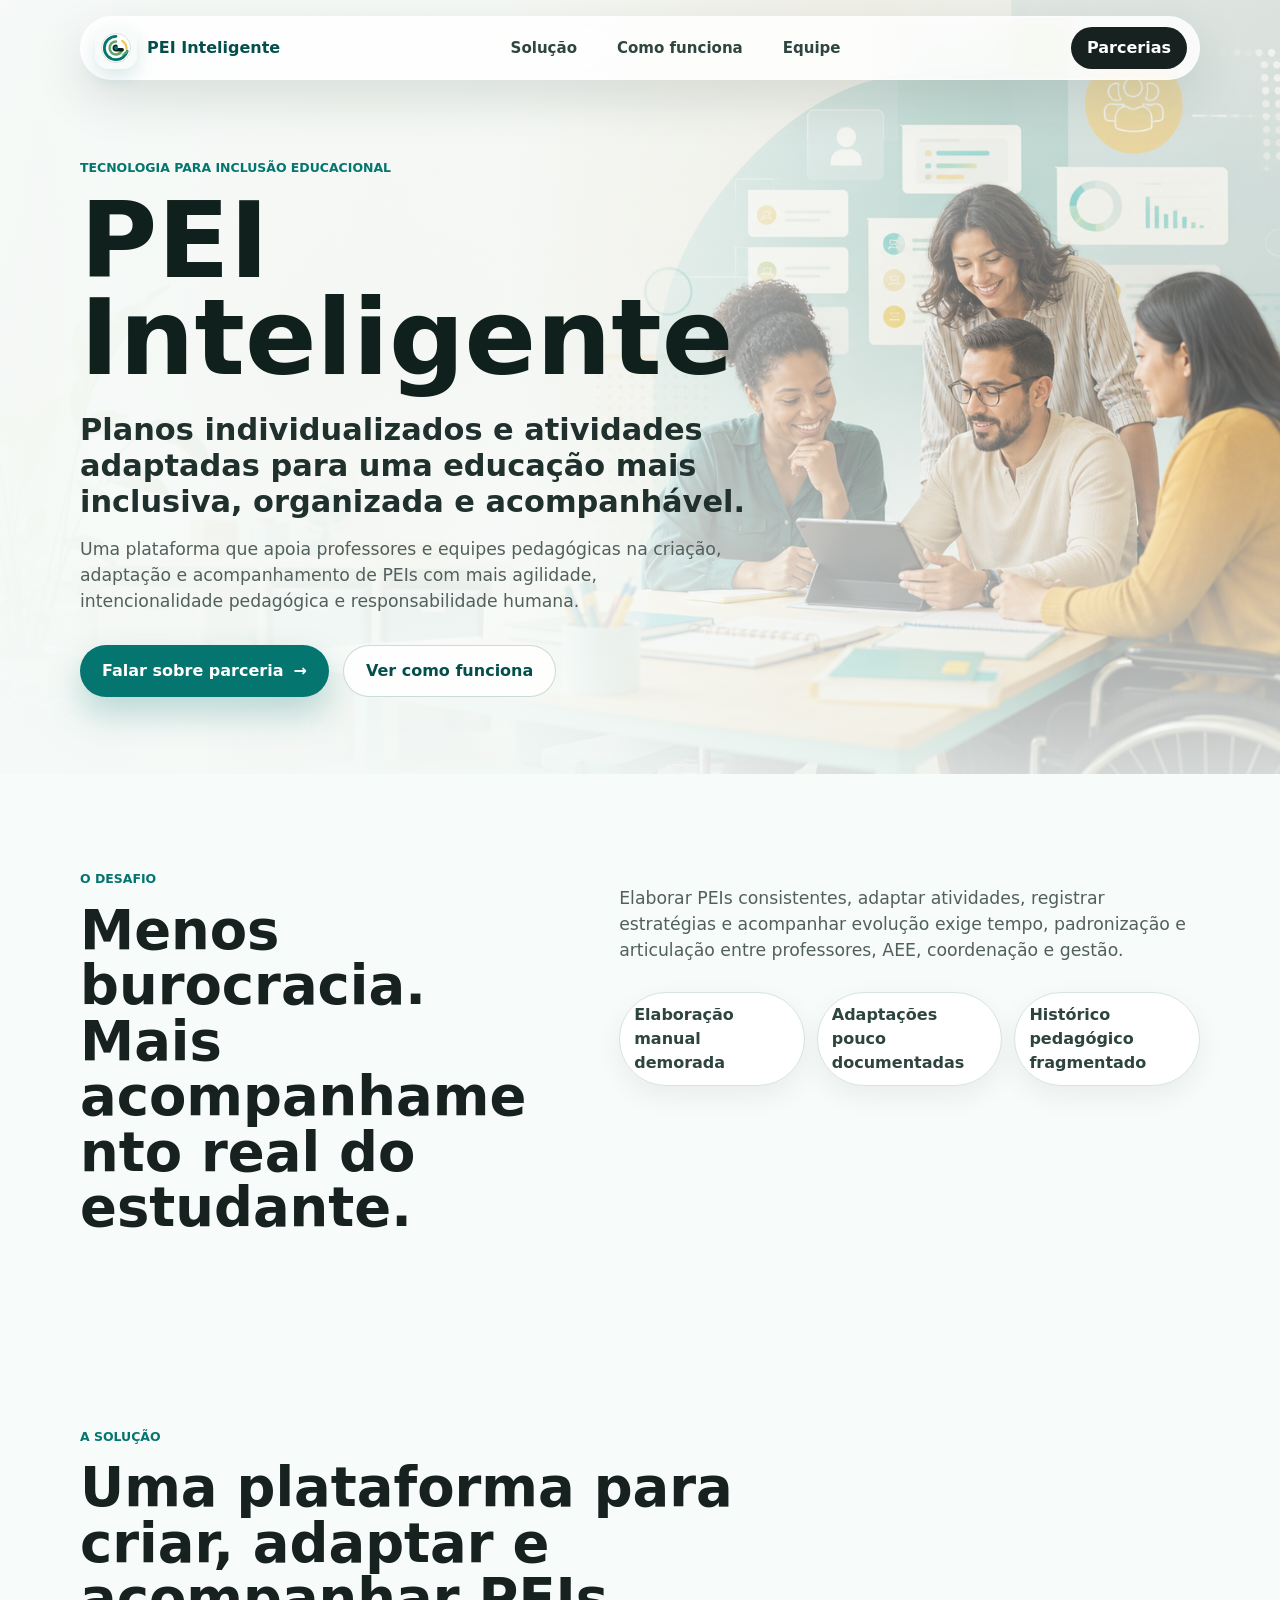
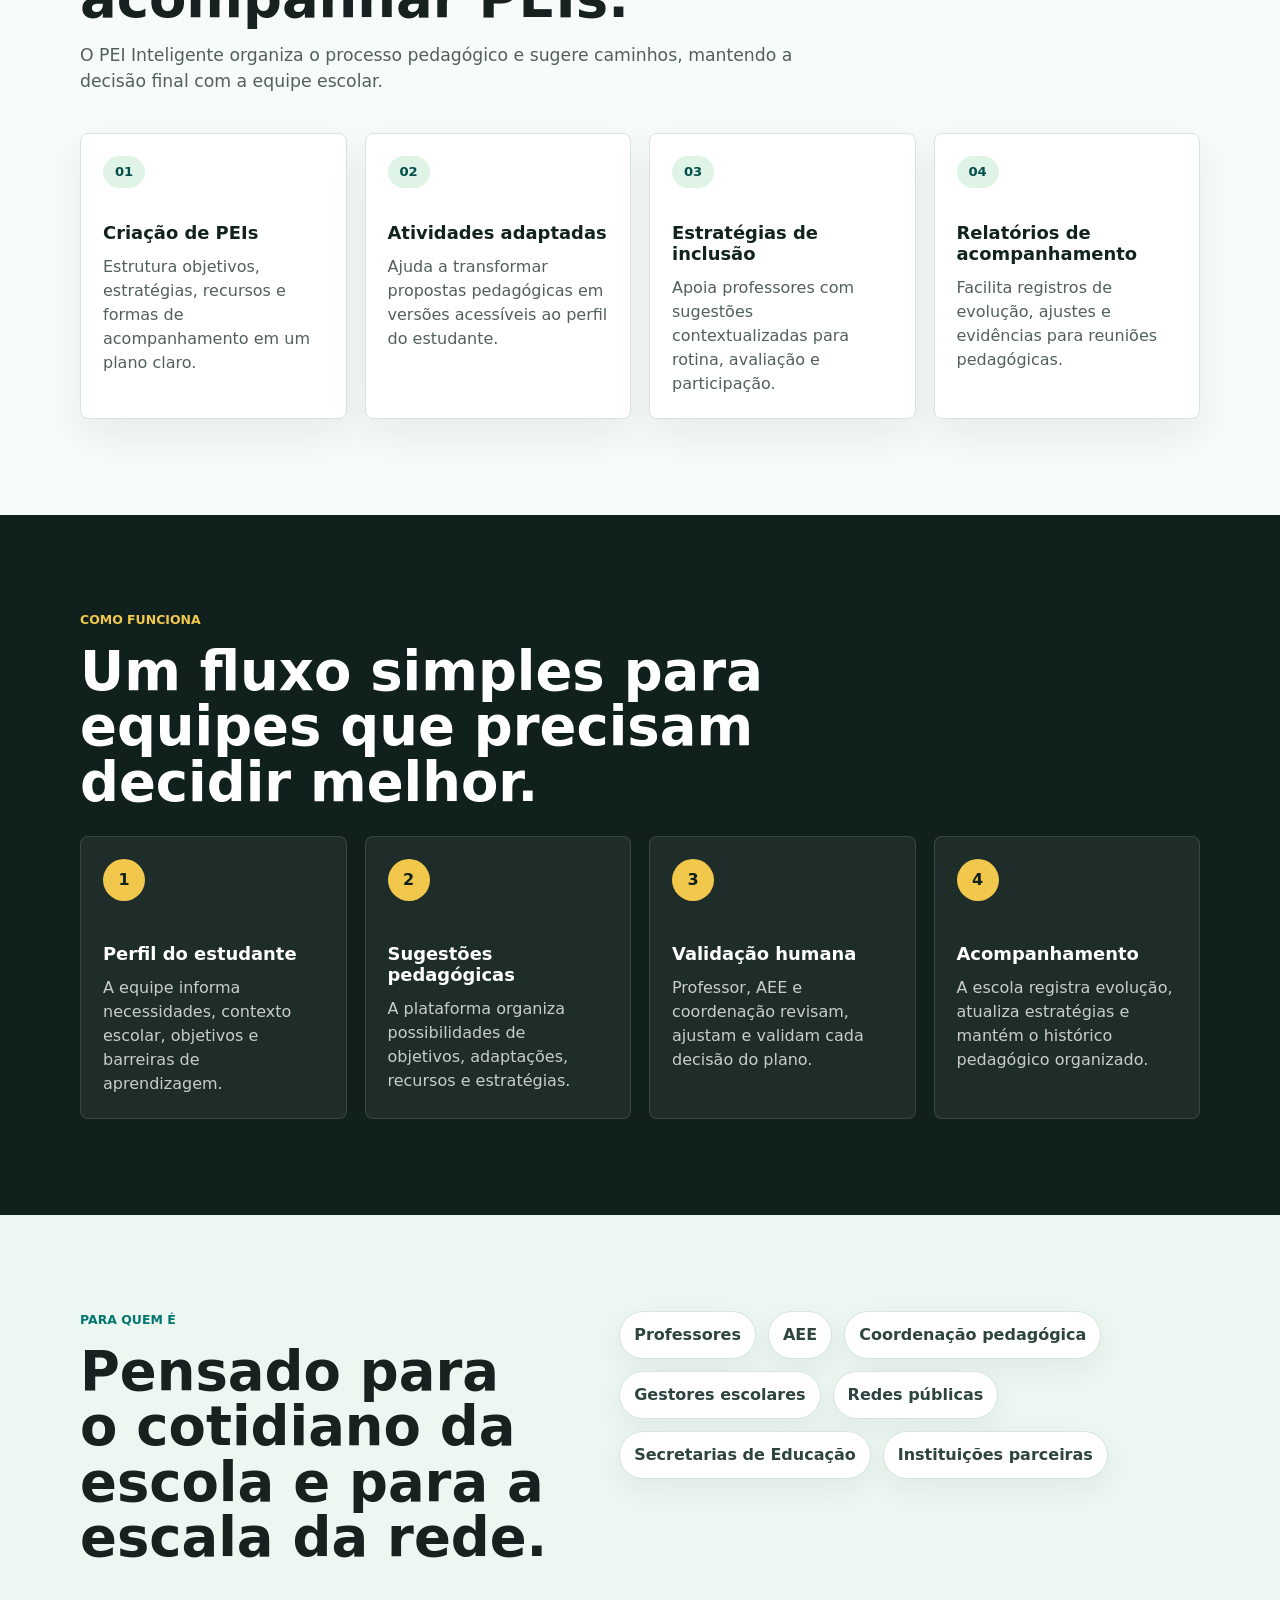
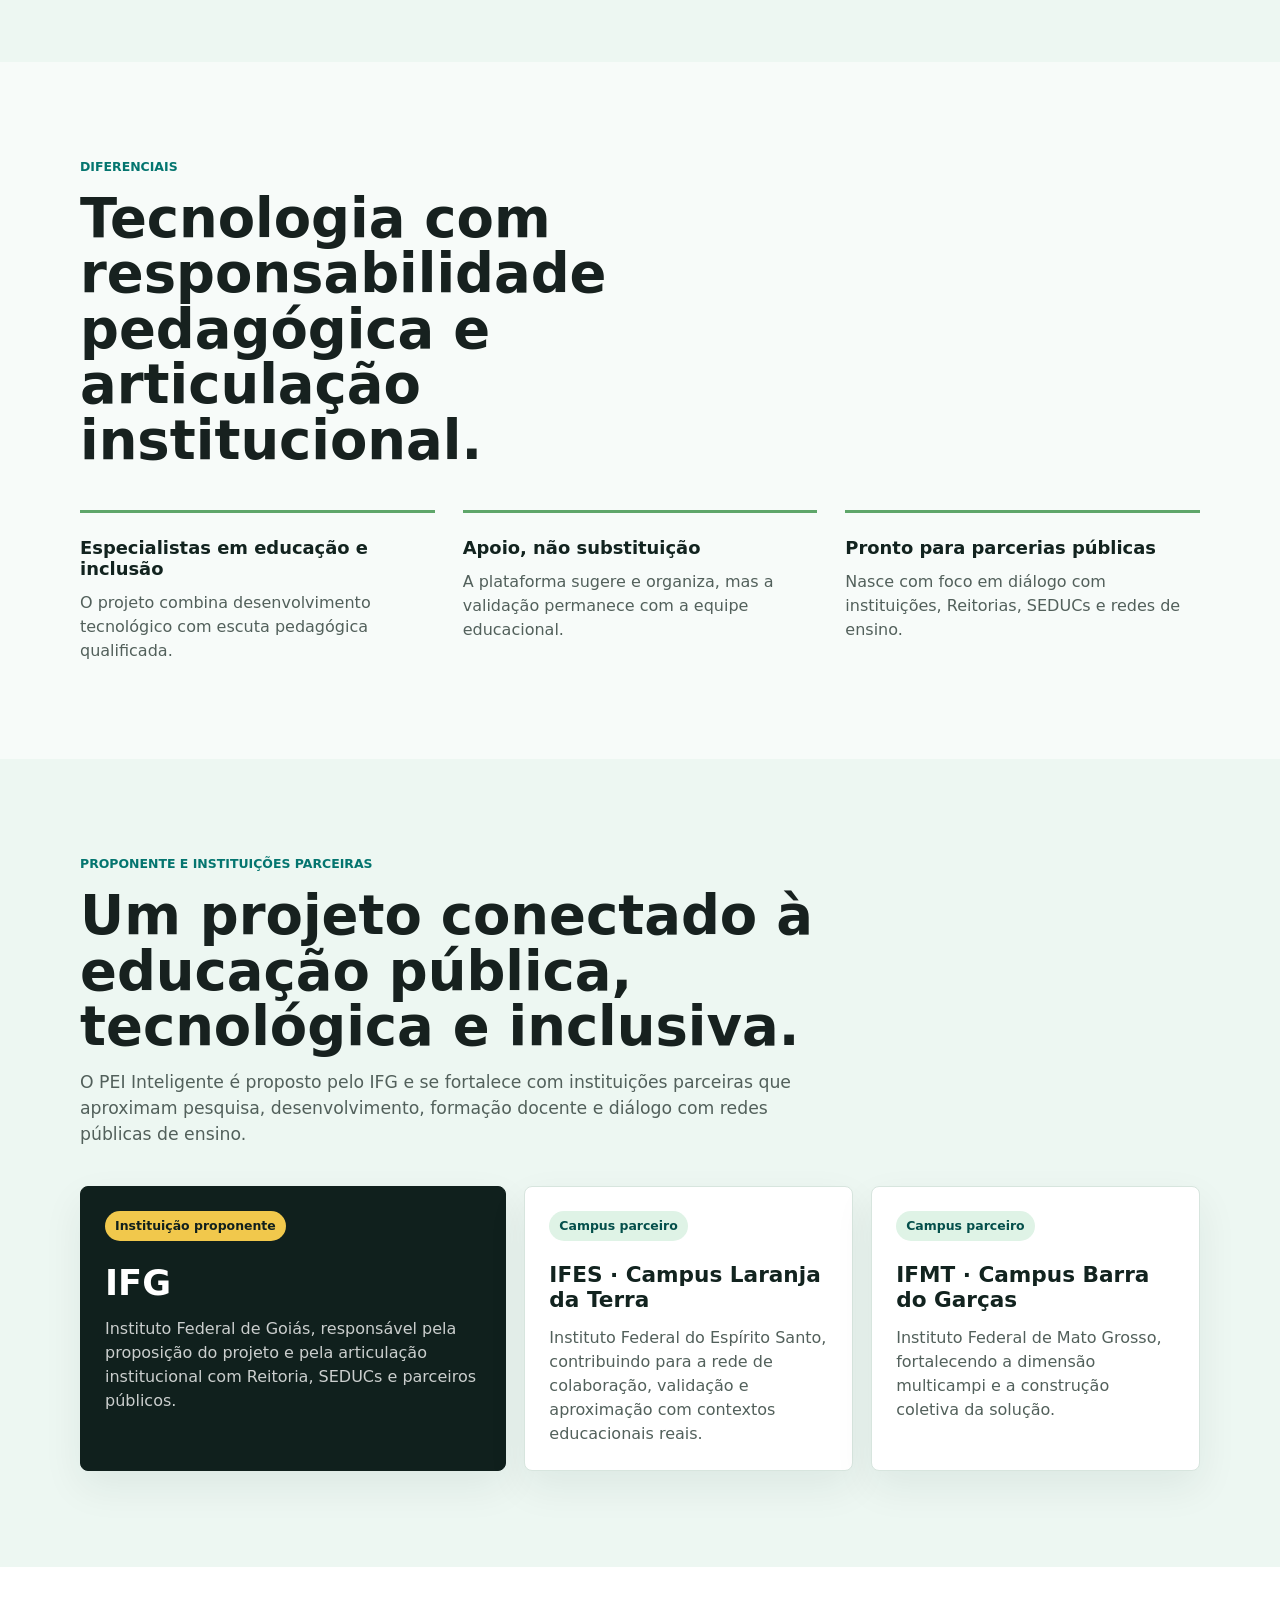
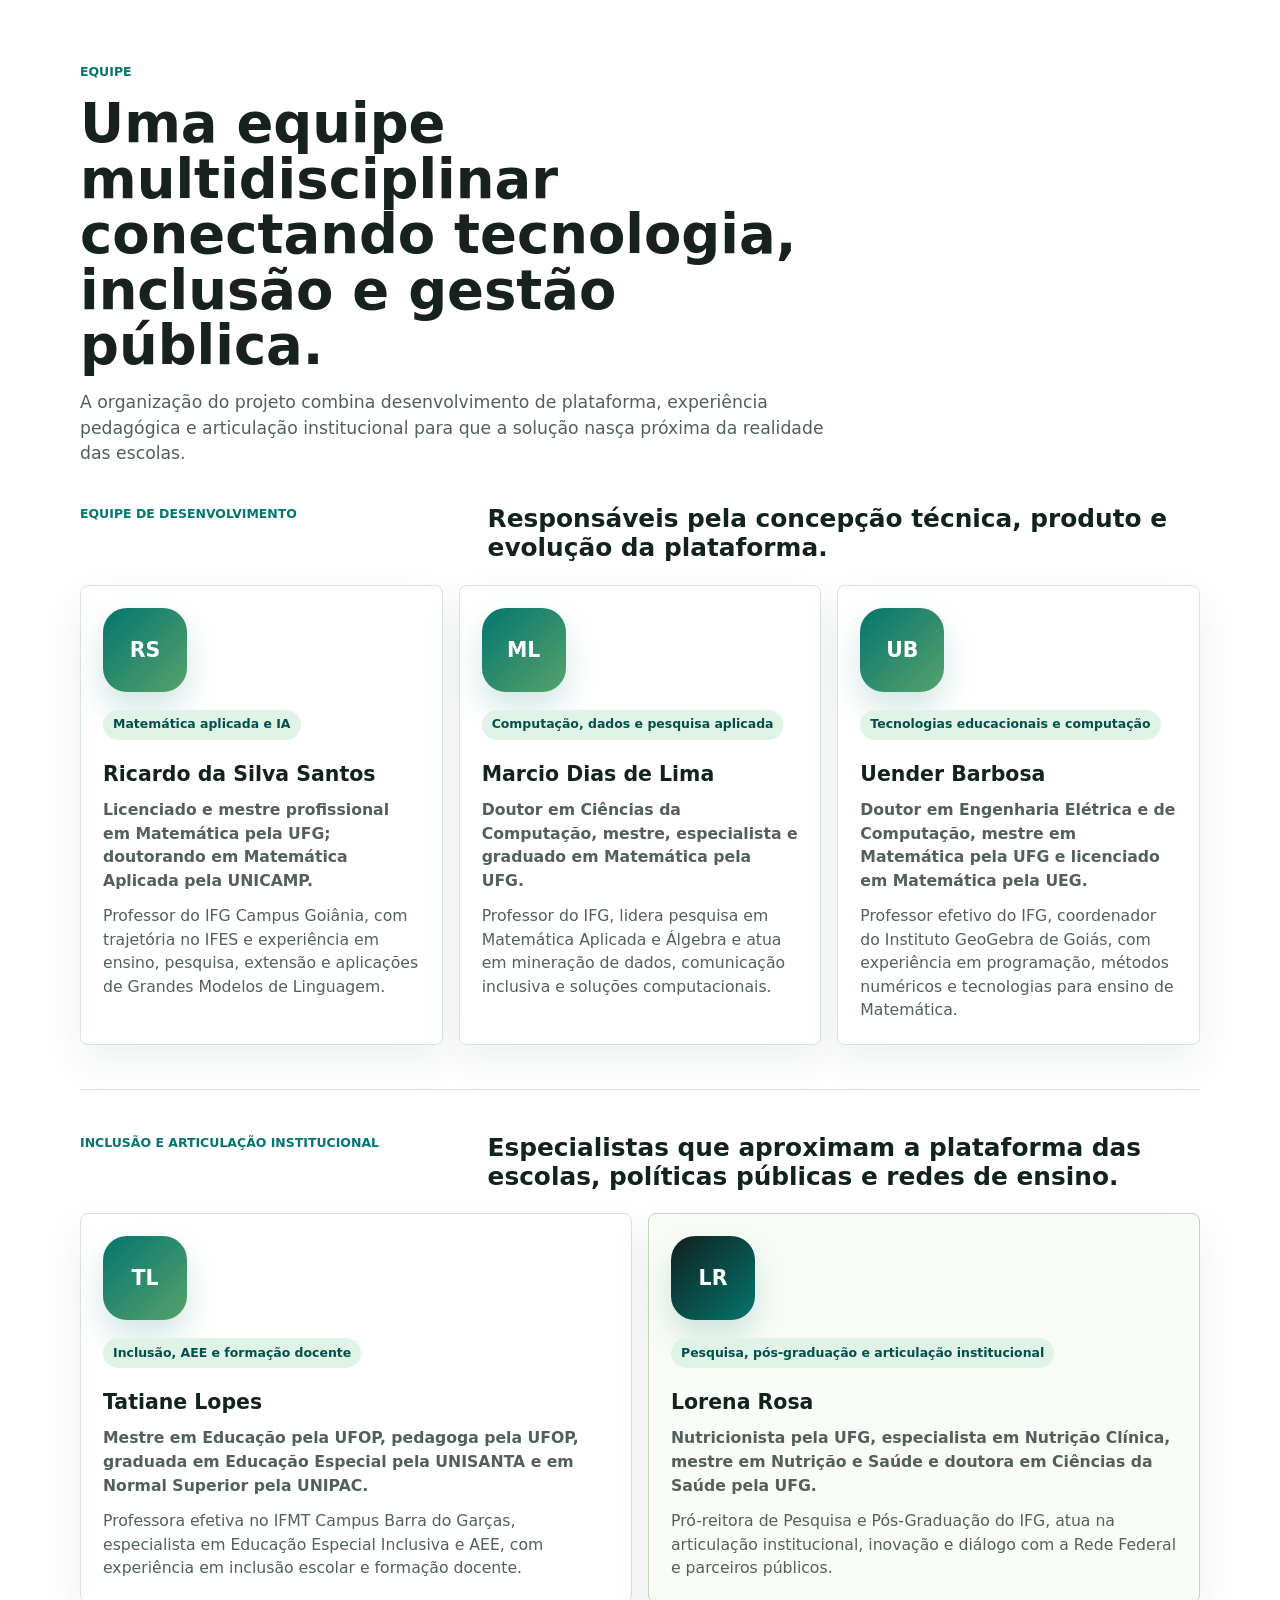
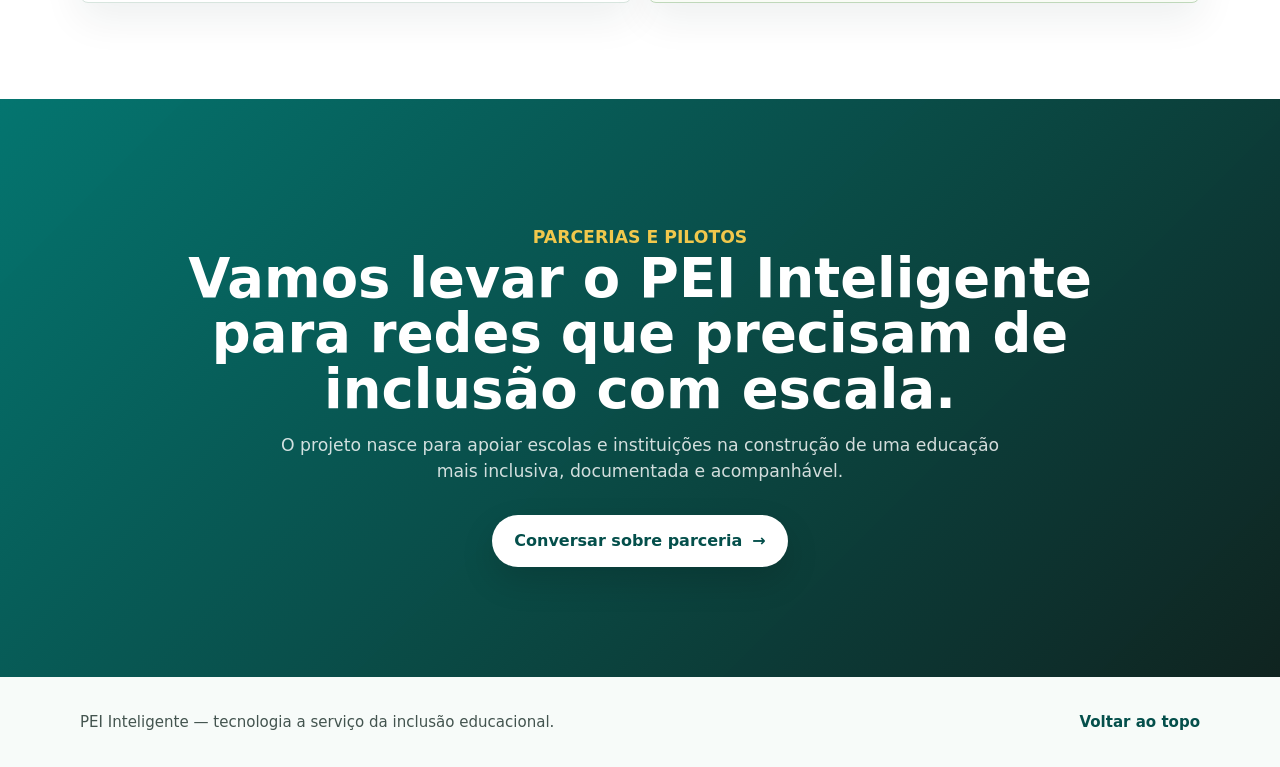
==== index.html @ 9b2cf8d8 "Add files via upload" ====
<!doctype html>
<html lang="pt-BR">
  <head>
    <meta charset="utf-8" />
    <meta name="viewport" content="width=device-width, initial-scale=1" />
    <title>PEI Inteligente | Planos individualizados e atividades adaptadas</title>
    <meta
      name="description"
      content="Plataforma para criação de PEIs, atividades adaptadas e acompanhamento pedagógico com foco em inclusão."
    />
    <meta property="og:title" content="PEI Inteligente" />
    <meta
      property="og:description"
      content="Planos individualizados, atividades adaptadas e acompanhamento pedagógico para uma educação mais inclusiva."
    />
    <meta property="og:type" content="website" />
    <meta property="og:image" content="assets/pei-inteligente-hero.png" />
    <link rel="icon" href="assets/pei-inteligente-logo.svg" type="image/svg+xml" />
    <link rel="stylesheet" href="styles.css" />
  </head>
  <body>
    <header class="site-header" aria-label="Topo">
      <a class="brand" href="#inicio" aria-label="PEI Inteligente">
        <img class="brand-logo" src="assets/pei-inteligente-logo.svg" alt="" />
        <span>PEI Inteligente</span>
      </a>

      <nav class="nav-links" aria-label="Navegação principal">
        <a href="#solucao">Solução</a>
        <a href="#como-funciona">Como funciona</a>
        <a href="#equipe">Equipe</a>
      </nav>

      <a class="header-action" href="#contato">Parcerias</a>
    </header>

    <main id="inicio">
      <section class="hero" aria-labelledby="hero-title">
        <div class="hero-media" aria-hidden="true">
          <img src="assets/pei-inteligente-hero.png" alt="" />
        </div>
        <div class="hero-overlay" aria-hidden="true"></div>

        <div class="hero-content">
          <p class="eyebrow">Tecnologia para inclusão educacional</p>
          <h1 id="hero-title">PEI Inteligente</h1>
          <p class="hero-subtitle">
            Planos individualizados e atividades adaptadas para uma educação mais inclusiva,
            organizada e acompanhável.
          </p>
          <p class="hero-copy">
            Uma plataforma que apoia professores e equipes pedagógicas na criação, adaptação
            e acompanhamento de PEIs com mais agilidade, intencionalidade pedagógica e
            responsabilidade humana.
          </p>

          <div class="hero-actions">
            <a class="button button-primary" href="#contato">
              Falar sobre parceria
              <span aria-hidden="true">→</span>
            </a>
            <a class="button button-secondary" href="#como-funciona">Ver como funciona</a>
          </div>
        </div>
      </section>

      <section class="section section-problem" aria-labelledby="problema-title">
        <div class="section-inner two-column">
          <div>
            <p class="section-kicker">O desafio</p>
            <h2 id="problema-title">Menos burocracia. Mais acompanhamento real do estudante.</h2>
          </div>
          <div class="lead-block">
            <p>
              Elaborar PEIs consistentes, adaptar atividades, registrar estratégias e acompanhar
              evolução exige tempo, padronização e articulação entre professores, AEE, coordenação
              e gestão.
            </p>
            <div class="pain-grid" aria-label="Principais desafios">
              <span>Elaboração manual demorada</span>
              <span>Adaptações pouco documentadas</span>
              <span>Histórico pedagógico fragmentado</span>
            </div>
          </div>
        </div>
      </section>

      <section class="section" id="solucao" aria-labelledby="solucao-title">
        <div class="section-inner">
          <div class="section-heading">
            <p class="section-kicker">A solução</p>
            <h2 id="solucao-title">Uma plataforma para criar, adaptar e acompanhar PEIs.</h2>
            <p>
              O PEI Inteligente organiza o processo pedagógico e sugere caminhos, mantendo a
              decisão final com a equipe escolar.
            </p>
          </div>

          <div class="feature-grid">
            <article class="feature-card">
              <span class="feature-icon">01</span>
              <h3>Criação de PEIs</h3>
              <p>Estrutura objetivos, estratégias, recursos e formas de acompanhamento em um plano claro.</p>
            </article>
            <article class="feature-card">
              <span class="feature-icon">02</span>
              <h3>Atividades adaptadas</h3>
              <p>Ajuda a transformar propostas pedagógicas em versões acessíveis ao perfil do estudante.</p>
            </article>
            <article class="feature-card">
              <span class="feature-icon">03</span>
              <h3>Estratégias de inclusão</h3>
              <p>Apoia professores com sugestões contextualizadas para rotina, avaliação e participação.</p>
            </article>
            <article class="feature-card">
              <span class="feature-icon">04</span>
              <h3>Relatórios de acompanhamento</h3>
              <p>Facilita registros de evolução, ajustes e evidências para reuniões pedagógicas.</p>
            </article>
          </div>
        </div>
      </section>

      <section class="section section-flow" id="como-funciona" aria-labelledby="fluxo-title">
        <div class="section-inner">
          <div class="section-heading compact">
            <p class="section-kicker">Como funciona</p>
            <h2 id="fluxo-title">Um fluxo simples para equipes que precisam decidir melhor.</h2>
          </div>

          <ol class="flow-list">
            <li>
              <span>1</span>
              <div>
                <h3>Perfil do estudante</h3>
                <p>A equipe informa necessidades, contexto escolar, objetivos e barreiras de aprendizagem.</p>
              </div>
            </li>
            <li>
              <span>2</span>
              <div>
                <h3>Sugestões pedagógicas</h3>
                <p>A plataforma organiza possibilidades de objetivos, adaptações, recursos e estratégias.</p>
              </div>
            </li>
            <li>
              <span>3</span>
              <div>
                <h3>Validação humana</h3>
                <p>Professor, AEE e coordenação revisam, ajustam e validam cada decisão do plano.</p>
              </div>
            </li>
            <li>
              <span>4</span>
              <div>
                <h3>Acompanhamento</h3>
                <p>A escola registra evolução, atualiza estratégias e mantém o histórico pedagógico organizado.</p>
              </div>
            </li>
          </ol>
        </div>
      </section>

      <section class="section audience-section" aria-labelledby="publico-title">
        <div class="section-inner two-column">
          <div>
            <p class="section-kicker">Para quem é</p>
            <h2 id="publico-title">Pensado para o cotidiano da escola e para a escala da rede.</h2>
          </div>
          <div class="tag-cloud" aria-label="Públicos atendidos">
            <span>Professores</span>
            <span>AEE</span>
            <span>Coordenação pedagógica</span>
            <span>Gestores escolares</span>
            <span>Redes públicas</span>
            <span>Secretarias de Educação</span>
            <span>Instituições parceiras</span>
          </div>
        </div>
      </section>

      <section class="section" aria-labelledby="diferenciais-title">
        <div class="section-inner">
          <div class="section-heading">
            <p class="section-kicker">Diferenciais</p>
            <h2 id="diferenciais-title">Tecnologia com responsabilidade pedagógica e articulação institucional.</h2>
          </div>

          <div class="difference-grid">
            <div>
              <h3>Especialistas em educação e inclusão</h3>
              <p>O projeto combina desenvolvimento tecnológico com escuta pedagógica qualificada.</p>
            </div>
            <div>
              <h3>Apoio, não substituição</h3>
              <p>A plataforma sugere e organiza, mas a validação permanece com a equipe educacional.</p>
            </div>
            <div>
              <h3>Pronto para parcerias públicas</h3>
              <p>Nasce com foco em diálogo com instituições, Reitorias, SEDUCs e redes de ensino.</p>
            </div>
          </div>
        </div>
      </section>

      <section class="section partners-section" aria-labelledby="parceiros-title">
        <div class="section-inner">
          <div class="section-heading">
            <p class="section-kicker">Proponente e instituições parceiras</p>
            <h2 id="parceiros-title">Um projeto conectado à educação pública, tecnológica e inclusiva.</h2>
            <p>
              O PEI Inteligente é proposto pelo IFG e se fortalece com instituições parceiras
              que aproximam pesquisa, desenvolvimento, formação docente e diálogo com redes
              públicas de ensino.
            </p>
          </div>

          <div class="institution-grid">
            <article class="institution-card primary-institution">
              <span>Instituição proponente</span>
              <h3>IFG</h3>
              <p>Instituto Federal de Goiás, responsável pela proposição do projeto e pela articulação institucional com Reitoria, SEDUCs e parceiros públicos.</p>
            </article>
            <article class="institution-card">
              <span>Campus parceiro</span>
              <h3>IFES · Campus Laranja da Terra</h3>
              <p>Instituto Federal do Espírito Santo, contribuindo para a rede de colaboração, validação e aproximação com contextos educacionais reais.</p>
            </article>
            <article class="institution-card">
              <span>Campus parceiro</span>
              <h3>IFMT · Campus Barra do Garças</h3>
              <p>Instituto Federal de Mato Grosso, fortalecendo a dimensão multicampi e a construção coletiva da solução.</p>
            </article>
          </div>
        </div>
      </section>

      <section class="section team-section" id="equipe" aria-labelledby="equipe-title">
        <div class="section-inner">
          <div class="section-heading">
            <p class="section-kicker">Equipe</p>
            <h2 id="equipe-title">Uma equipe multidisciplinar conectando tecnologia, inclusão e gestão pública.</h2>
            <p>
              A organização do projeto combina desenvolvimento de plataforma, experiência pedagógica
              e articulação institucional para que a solução nasça próxima da realidade das escolas.
            </p>
          </div>

          <div class="team-tier">
            <div class="tier-heading">
              <p class="section-kicker">Equipe de desenvolvimento</p>
              <h3>Responsáveis pela concepção técnica, produto e evolução da plataforma.</h3>
            </div>

            <div class="team-grid development-grid">
              <article class="person-card detailed-person">
                <div class="person-photo" aria-hidden="true">RS</div>
                <div class="person-info">
                  <span class="role-label">Matemática aplicada e IA</span>
                  <h3>Ricardo da Silva Santos</h3>
                  <p class="formation">Licenciado e mestre profissional em Matemática pela UFG; doutorando em Matemática Aplicada pela UNICAMP.</p>
                  <p>
                    Professor do IFG Campus Goiânia, com trajetória no IFES e experiência em ensino, pesquisa, extensão e aplicações de Grandes Modelos de Linguagem.
                  </p>
                </div>
              </article>
              <article class="person-card detailed-person">
                <div class="person-photo" aria-hidden="true">ML</div>
                <div class="person-info">
                  <span class="role-label">Computação, dados e pesquisa aplicada</span>
                  <h3>Marcio Dias de Lima</h3>
                  <p class="formation">Doutor em Ciências da Computação, mestre, especialista e graduado em Matemática pela UFG.</p>
                  <p>
                    Professor do IFG, lidera pesquisa em Matemática Aplicada e Álgebra e atua em mineração de dados, comunicação inclusiva e soluções computacionais.
                  </p>
                </div>
              </article>
              <article class="person-card detailed-person">
                <div class="person-photo" aria-hidden="true">UB</div>
                <div class="person-info">
                  <span class="role-label">Tecnologias educacionais e computação</span>
                  <h3>Uender Barbosa</h3>
                  <p class="formation">Doutor em Engenharia Elétrica e de Computação, mestre em Matemática pela UFG e licenciado em Matemática pela UEG.</p>
                  <p>
                    Professor efetivo do IFG, coordenador do Instituto GeoGebra de Goiás, com experiência em programação, métodos numéricos e tecnologias para ensino de Matemática.
                  </p>
                </div>
              </article>
            </div>
          </div>

          <div class="team-tier advisory-tier">
            <div class="tier-heading">
              <p class="section-kicker">Inclusão e articulação institucional</p>
              <h3>Especialistas que aproximam a plataforma das escolas, políticas públicas e redes de ensino.</h3>
            </div>

            <div class="team-grid advisory-grid">
              <article class="person-card specialist-card detailed-person">
                <div class="person-photo" aria-hidden="true">TL</div>
                <div class="person-info">
                  <span class="role-label">Inclusão, AEE e formação docente</span>
                  <h3>Tatiane Lopes</h3>
                  <p class="formation">Mestre em Educação pela UFOP, pedagoga pela UFOP, graduada em Educação Especial pela UNISANTA e em Normal Superior pela UNIPAC.</p>
                  <p>
                    Professora efetiva no IFMT Campus Barra do Garças, especialista em Educação Especial Inclusiva e AEE, com experiência em inclusão escolar e formação docente.
                  </p>
                </div>
              </article>
              <article class="person-card specialist-card featured-person detailed-person">
                <div class="person-photo" aria-hidden="true">LR</div>
                <div class="person-info">
                  <span class="role-label">Pesquisa, pós-graduação e articulação institucional</span>
                  <h3>Lorena Rosa</h3>
                  <p class="formation">Nutricionista pela UFG, especialista em Nutrição Clínica, mestre em Nutrição e Saúde e doutora em Ciências da Saúde pela UFG.</p>
                  <p>
                    Pró-reitora de Pesquisa e Pós-Graduação do IFG, atua na articulação institucional, inovação e diálogo com a Rede Federal e parceiros públicos.
                  </p>
                </div>
              </article>
            </div>
          </div>
        </div>
      </section>

      <section class="contact-section" id="contato" aria-labelledby="contato-title">
        <div class="contact-inner">
          <p class="section-kicker">Parcerias e pilotos</p>
          <h2 id="contato-title">Vamos levar o PEI Inteligente para redes que precisam de inclusão com escala.</h2>
          <p>
            O projeto nasce para apoiar escolas e instituições na construção de uma educação mais
            inclusiva, documentada e acompanhável.
          </p>
          <a class="button button-light" href="mailto:contato@peiinteligente.com.br?subject=Parceria%20com%20o%20PEI%20Inteligente">
            Conversar sobre parceria
            <span aria-hidden="true">→</span>
          </a>
        </div>
      </section>
    </main>

    <footer class="site-footer">
      <p>PEI Inteligente — tecnologia a serviço da inclusão educacional.</p>
      <a href="#inicio">Voltar ao topo</a>
    </footer>
  </body>
</html>
---- styles.css ----
:root {
  --bg: #f7fbf9;
  --bg-soft: #edf7f2;
  --ink: #17211f;
  --muted: #52605b;
  --line: #d7e5de;
  --teal: #04756f;
  --teal-dark: #044f4b;
  --green: #5ea66a;
  --mint: #dff3e6;
  --gold: #f1c84c;
  --white: #ffffff;
  --shadow: 0 20px 60px rgba(10, 42, 38, 0.13);
}

* {
  box-sizing: border-box;
}

html {
  scroll-behavior: smooth;
}

body {
  margin: 0;
  background: var(--bg);
  color: var(--ink);
  font-family:
    Inter, ui-sans-serif, system-ui, -apple-system, BlinkMacSystemFont, "Segoe UI", sans-serif;
  line-height: 1.5;
  text-rendering: optimizeLegibility;
}

img {
  display: block;
  max-width: 100%;
}

a {
  color: inherit;
  text-decoration: none;
}

.site-header {
  position: fixed;
  z-index: 20;
  top: 16px;
  left: 50%;
  display: grid;
  grid-template-columns: auto 1fr auto;
  align-items: center;
  gap: 28px;
  width: min(1120px, calc(100% - 32px));
  min-height: 64px;
  padding: 10px 12px 10px 14px;
  transform: translateX(-50%);
  border: 1px solid rgba(255, 255, 255, 0.34);
  border-radius: 999px;
  background: rgba(255, 255, 255, 0.82);
  box-shadow: 0 18px 50px rgba(16, 45, 42, 0.13);
  backdrop-filter: blur(18px);
}

.brand {
  display: inline-flex;
  align-items: center;
  gap: 10px;
  min-width: 0;
  font-weight: 800;
  color: var(--teal-dark);
}

.brand-logo {
  display: block;
  width: 42px;
  height: 42px;
  border-radius: 14px;
  box-shadow: 0 8px 18px rgba(4, 117, 111, 0.15);
}

.nav-links {
  display: flex;
  justify-content: center;
  gap: 8px;
  color: #2f4540;
  font-size: 0.94rem;
  font-weight: 700;
}

.nav-links a,
.header-action {
  display: inline-flex;
  align-items: center;
  justify-content: center;
  min-height: 42px;
  padding: 0 16px;
  border-radius: 999px;
  transition:
    background-color 180ms ease,
    color 180ms ease,
    transform 180ms ease;
}

.nav-links a:hover {
  background: rgba(4, 117, 111, 0.08);
  color: var(--teal-dark);
}

.header-action {
  background: var(--ink);
  color: var(--white);
  font-weight: 800;
}

.header-action:hover,
.button:hover {
  transform: translateY(-1px);
}

.hero {
  position: relative;
  display: flex;
  align-items: center;
  min-height: 680px;
  height: 86svh;
  max-height: 820px;
  overflow: hidden;
  isolation: isolate;
}

.hero-media,
.hero-overlay {
  position: absolute;
  inset: 0;
}

.hero-media img {
  width: 100%;
  height: 100%;
  object-fit: cover;
  object-position: center;
}

.hero-overlay {
  z-index: 1;
  background:
    linear-gradient(90deg, rgba(247, 251, 249, 0.96) 0%, rgba(247, 251, 249, 0.84) 40%, rgba(247, 251, 249, 0.2) 78%),
    linear-gradient(180deg, rgba(247, 251, 249, 0.58) 0%, rgba(247, 251, 249, 0.1) 46%, rgba(247, 251, 249, 0.82) 100%);
}

.hero-content {
  position: relative;
  z-index: 2;
  width: min(1120px, calc(100% - 40px));
  margin: 0 auto;
  padding-top: 82px;
}

.eyebrow,
.section-kicker {
  margin: 0 0 14px;
  color: var(--teal);
  font-size: 0.78rem;
  font-weight: 900;
  letter-spacing: 0;
  text-transform: uppercase;
}

h1,
h2,
h3,
p {
  overflow-wrap: anywhere;
}

h1 {
  max-width: 760px;
  margin: 0;
  color: #10201d;
  font-size: 6.6rem;
  line-height: 0.92;
  letter-spacing: 0;
}

.hero-subtitle {
  max-width: 720px;
  margin: 26px 0 0;
  color: #20302d;
  font-size: 1.9rem;
  font-weight: 700;
  line-height: 1.18;
}

.hero-copy {
  max-width: 650px;
  margin: 18px 0 0;
  color: var(--muted);
  font-size: 1.08rem;
}

.hero-actions,
.contact-inner .button {
  margin-top: 30px;
}

.hero-actions {
  display: flex;
  flex-wrap: wrap;
  gap: 14px;
}

.button {
  display: inline-flex;
  align-items: center;
  justify-content: center;
  gap: 10px;
  min-height: 52px;
  padding: 0 22px;
  border-radius: 999px;
  font-weight: 800;
  transition:
    transform 180ms ease,
    box-shadow 180ms ease,
    background-color 180ms ease;
}

.button-primary {
  background: var(--teal);
  color: var(--white);
  box-shadow: 0 16px 34px rgba(4, 117, 111, 0.25);
}

.button-primary:hover {
  background: var(--teal-dark);
}

.button-secondary {
  border: 1px solid rgba(4, 79, 75, 0.2);
  background: rgba(255, 255, 255, 0.82);
  color: var(--teal-dark);
}

.button-light {
  background: var(--white);
  color: var(--teal-dark);
  box-shadow: 0 14px 34px rgba(0, 0, 0, 0.14);
}

.section {
  padding: 96px 0;
}

.section-inner {
  width: min(1120px, calc(100% - 40px));
  margin: 0 auto;
}

.two-column {
  display: grid;
  grid-template-columns: minmax(0, 0.9fr) minmax(0, 1.1fr);
  gap: 64px;
  align-items: start;
}

.section h2,
.contact-section h2 {
  margin: 0;
  font-size: 3.4rem;
  line-height: 1.02;
  letter-spacing: 0;
}

.section-heading {
  max-width: 760px;
  margin-bottom: 38px;
}

.section-heading.compact {
  margin-bottom: 26px;
}

.section-heading p:not(.section-kicker),
.lead-block p,
.contact-inner p {
  margin: 16px 0 0;
  color: var(--muted);
  font-size: 1.08rem;
}

.section-problem {
  background: var(--bg);
}

.pain-grid {
  display: grid;
  grid-template-columns: repeat(3, minmax(0, 1fr));
  gap: 12px;
  margin-top: 28px;
}

.pain-grid span,
.tag-cloud span {
  display: inline-flex;
  align-items: center;
  min-height: 48px;
  padding: 10px 14px;
  border: 1px solid var(--line);
  border-radius: 999px;
  background: var(--white);
  color: #2d443f;
  font-weight: 800;
  box-shadow: 0 10px 28px rgba(10, 42, 38, 0.06);
}

.feature-grid {
  display: grid;
  grid-template-columns: repeat(4, minmax(0, 1fr));
  gap: 18px;
}

.feature-card,
.person-card {
  border: 1px solid var(--line);
  border-radius: 8px;
  background: var(--white);
  box-shadow: 0 16px 40px rgba(10, 42, 38, 0.07);
}

.feature-card {
  min-height: 250px;
  padding: 22px;
}

.feature-icon {
  display: inline-flex;
  align-items: center;
  justify-content: center;
  width: 42px;
  height: 32px;
  margin-bottom: 34px;
  border-radius: 999px;
  background: var(--mint);
  color: var(--teal-dark);
  font-size: 0.82rem;
  font-weight: 900;
}

.feature-card h3,
.difference-grid h3,
.person-card h3,
.flow-list h3 {
  margin: 0;
  color: #12231f;
  font-size: 1.12rem;
  line-height: 1.18;
}

.feature-card p,
.difference-grid p,
.person-card p,
.flow-list p {
  margin: 12px 0 0;
  color: var(--muted);
}

.section-flow {
  background: #10201d;
  color: var(--white);
}

.section-flow .section-kicker {
  color: var(--gold);
}

.section-flow h2 {
  color: var(--white);
}

.flow-list {
  display: grid;
  grid-template-columns: repeat(4, minmax(0, 1fr));
  gap: 18px;
  margin: 0;
  padding: 0;
  list-style: none;
  counter-reset: flow;
}

.flow-list li {
  position: relative;
  min-height: 250px;
  padding: 22px;
  border: 1px solid rgba(255, 255, 255, 0.12);
  border-radius: 8px;
  background: rgba(255, 255, 255, 0.06);
}

.flow-list span {
  display: inline-grid;
  place-items: center;
  width: 42px;
  height: 42px;
  margin-bottom: 42px;
  border-radius: 50%;
  background: var(--gold);
  color: #10201d;
  font-weight: 900;
}

.flow-list h3 {
  color: var(--white);
}

.flow-list p {
  color: rgba(255, 255, 255, 0.76);
}

.audience-section {
  background: var(--bg-soft);
}

.tag-cloud {
  display: flex;
  flex-wrap: wrap;
  gap: 12px;
}

.difference-grid {
  display: grid;
  grid-template-columns: repeat(3, minmax(0, 1fr));
  gap: 28px;
  padding-top: 4px;
}

.difference-grid div {
  padding-top: 24px;
  border-top: 3px solid var(--green);
}

.partners-section {
  background: var(--bg-soft);
}

.institution-grid {
  display: grid;
  grid-template-columns: 1.18fr 0.91fr 0.91fr;
  gap: 18px;
}

.institution-card {
  min-height: 250px;
  padding: 24px;
  border: 1px solid var(--line);
  border-radius: 8px;
  background: var(--white);
  box-shadow: 0 16px 40px rgba(10, 42, 38, 0.07);
}

.institution-card span,
.role-label {
  display: inline-flex;
  align-items: center;
  max-width: 100%;
  min-height: 30px;
  margin-bottom: 22px;
  padding: 6px 10px;
  border-radius: 999px;
  background: var(--mint);
  color: var(--teal-dark);
  font-size: 0.78rem;
  font-weight: 800;
  line-height: 1.2;
  overflow-wrap: anywhere;
}

.institution-card h3 {
  margin: 0;
  color: #12231f;
  font-size: 1.35rem;
  line-height: 1.14;
}

.institution-card p {
  margin: 14px 0 0;
  color: var(--muted);
}

.primary-institution {
  background: #10201d;
  border-color: #10201d;
  color: var(--white);
}

.primary-institution span {
  background: var(--gold);
  color: #10201d;
}

.primary-institution h3 {
  color: var(--white);
  font-size: 2.2rem;
}

.primary-institution p {
  color: rgba(255, 255, 255, 0.78);
}

.team-section {
  background: var(--white);
}

.team-grid {
  display: grid;
  gap: 16px;
}

.development-grid {
  grid-template-columns: repeat(3, minmax(0, 1fr));
}

.advisory-grid {
  grid-template-columns: repeat(2, minmax(0, 1fr));
}

.team-tier + .team-tier {
  margin-top: 44px;
  padding-top: 44px;
  border-top: 1px solid var(--line);
}

.tier-heading {
  display: grid;
  grid-template-columns: minmax(0, 0.7fr) minmax(0, 1.3fr);
  gap: 24px;
  align-items: start;
  margin-bottom: 22px;
}

.tier-heading h3 {
  margin: 0;
  color: #12231f;
  font-size: 1.55rem;
  line-height: 1.16;
}

.person-card {
  min-height: 250px;
  padding: 22px;
}

.detailed-person {
  display: flex;
  flex-direction: column;
  gap: 18px;
}

.person-photo {
  display: grid;
  place-items: center;
  width: 84px;
  height: 84px;
  border-radius: 24px;
  background:
    linear-gradient(135deg, rgba(4, 117, 111, 0.95), rgba(94, 166, 106, 0.92)),
    var(--teal);
  color: var(--white);
  font-size: 1.28rem;
  font-weight: 900;
  box-shadow: 0 16px 32px rgba(4, 117, 111, 0.18);
}

.person-info h3 {
  font-size: 1.28rem;
}

.person-info p {
  font-size: 0.98rem;
}

.featured-person {
  background: #f9fcf6;
  border-color: #bfd8ba;
}

.featured-person .person-photo {
  background:
    linear-gradient(135deg, #10201d, #04756f),
    var(--ink);
}

.specialist-card {
  min-height: 230px;
}

.formation {
  color: #29443d;
  font-weight: 800;
}

.contact-section {
  padding: 110px 0;
  background:
    linear-gradient(135deg, rgba(4, 117, 111, 0.94), rgba(16, 32, 29, 0.96)),
    var(--teal);
  color: var(--white);
}

.contact-inner {
  width: min(920px, calc(100% - 40px));
  margin: 0 auto;
  text-align: center;
}

.contact-inner .section-kicker {
  color: var(--gold);
}

.contact-inner p {
  max-width: 720px;
  margin-right: auto;
  margin-left: auto;
  color: rgba(255, 255, 255, 0.82);
}

.site-footer {
  display: flex;
  align-items: center;
  justify-content: space-between;
  gap: 18px;
  width: min(1120px, calc(100% - 40px));
  margin: 0 auto;
  padding: 34px 0;
  color: #43544f;
  font-size: 0.94rem;
}

.site-footer p {
  margin: 0;
}

.site-footer a {
  font-weight: 800;
  color: var(--teal-dark);
}

@media (max-width: 980px) {
  .site-header {
    grid-template-columns: 1fr auto;
  }

  .nav-links {
    display: none;
  }

  .hero {
    min-height: 690px;
    height: 88svh;
  }

  h1 {
    font-size: 4.9rem;
  }

  .hero-subtitle {
    font-size: 1.55rem;
  }

  .section h2,
  .contact-section h2 {
    font-size: 2.75rem;
  }

  .hero-overlay {
    background:
      linear-gradient(90deg, rgba(247, 251, 249, 0.96) 0%, rgba(247, 251, 249, 0.72) 58%, rgba(247, 251, 249, 0.42) 100%),
      linear-gradient(180deg, rgba(247, 251, 249, 0.55) 0%, rgba(247, 251, 249, 0.86) 100%);
  }

  .two-column,
  .feature-grid,
  .flow-list,
  .difference-grid,
  .institution-grid,
  .team-grid {
    grid-template-columns: 1fr 1fr;
  }

  .pain-grid {
    grid-template-columns: 1fr;
  }

  .primary-institution {
    grid-column: span 2;
  }

  .tier-heading {
    grid-template-columns: 1fr;
    gap: 8px;
  }
}

@media (max-width: 680px) {
  .site-header {
    top: 10px;
    width: min(100% - 20px, 1120px);
    min-height: 58px;
    padding: 8px 9px;
    gap: 10px;
  }

  .brand {
    gap: 8px;
    font-size: 0.94rem;
  }

  .brand-logo {
    width: 38px;
    height: 38px;
    border-radius: 12px;
  }

  .header-action {
    min-height: 38px;
    padding: 0 12px;
    font-size: 0.86rem;
  }

  .hero {
    min-height: 660px;
    height: 88svh;
  }

  .hero-media img {
    object-position: 58% center;
  }

  .hero-content,
  .section-inner,
  .contact-inner,
  .site-footer {
    width: min(100% - 28px, 1120px);
  }

  .hero-content {
    padding-top: 74px;
  }

  h1 {
    font-size: 3.35rem;
  }

  .hero-subtitle {
    font-size: 1.26rem;
  }

  .section h2,
  .contact-section h2 {
    font-size: 2.15rem;
  }

  .hero-copy {
    font-size: 1rem;
  }

  .hero-actions {
    display: grid;
  }

  .button {
    width: 100%;
  }

  .section {
    padding: 72px 0;
  }

  .two-column,
  .feature-grid,
  .flow-list,
  .difference-grid,
  .institution-grid,
  .team-grid {
    grid-template-columns: 1fr;
    gap: 16px;
  }

  .feature-card,
  .flow-list li,
  .institution-card,
  .person-card {
    min-height: auto;
  }

  .primary-institution {
    grid-column: span 1;
  }

  .flow-list span,
  .feature-icon {
    margin-bottom: 24px;
  }

  .tag-cloud span {
    width: 100%;
  }

  .contact-section {
    padding: 82px 0;
  }

  .site-footer {
    flex-direction: column;
    align-items: flex-start;
  }
}
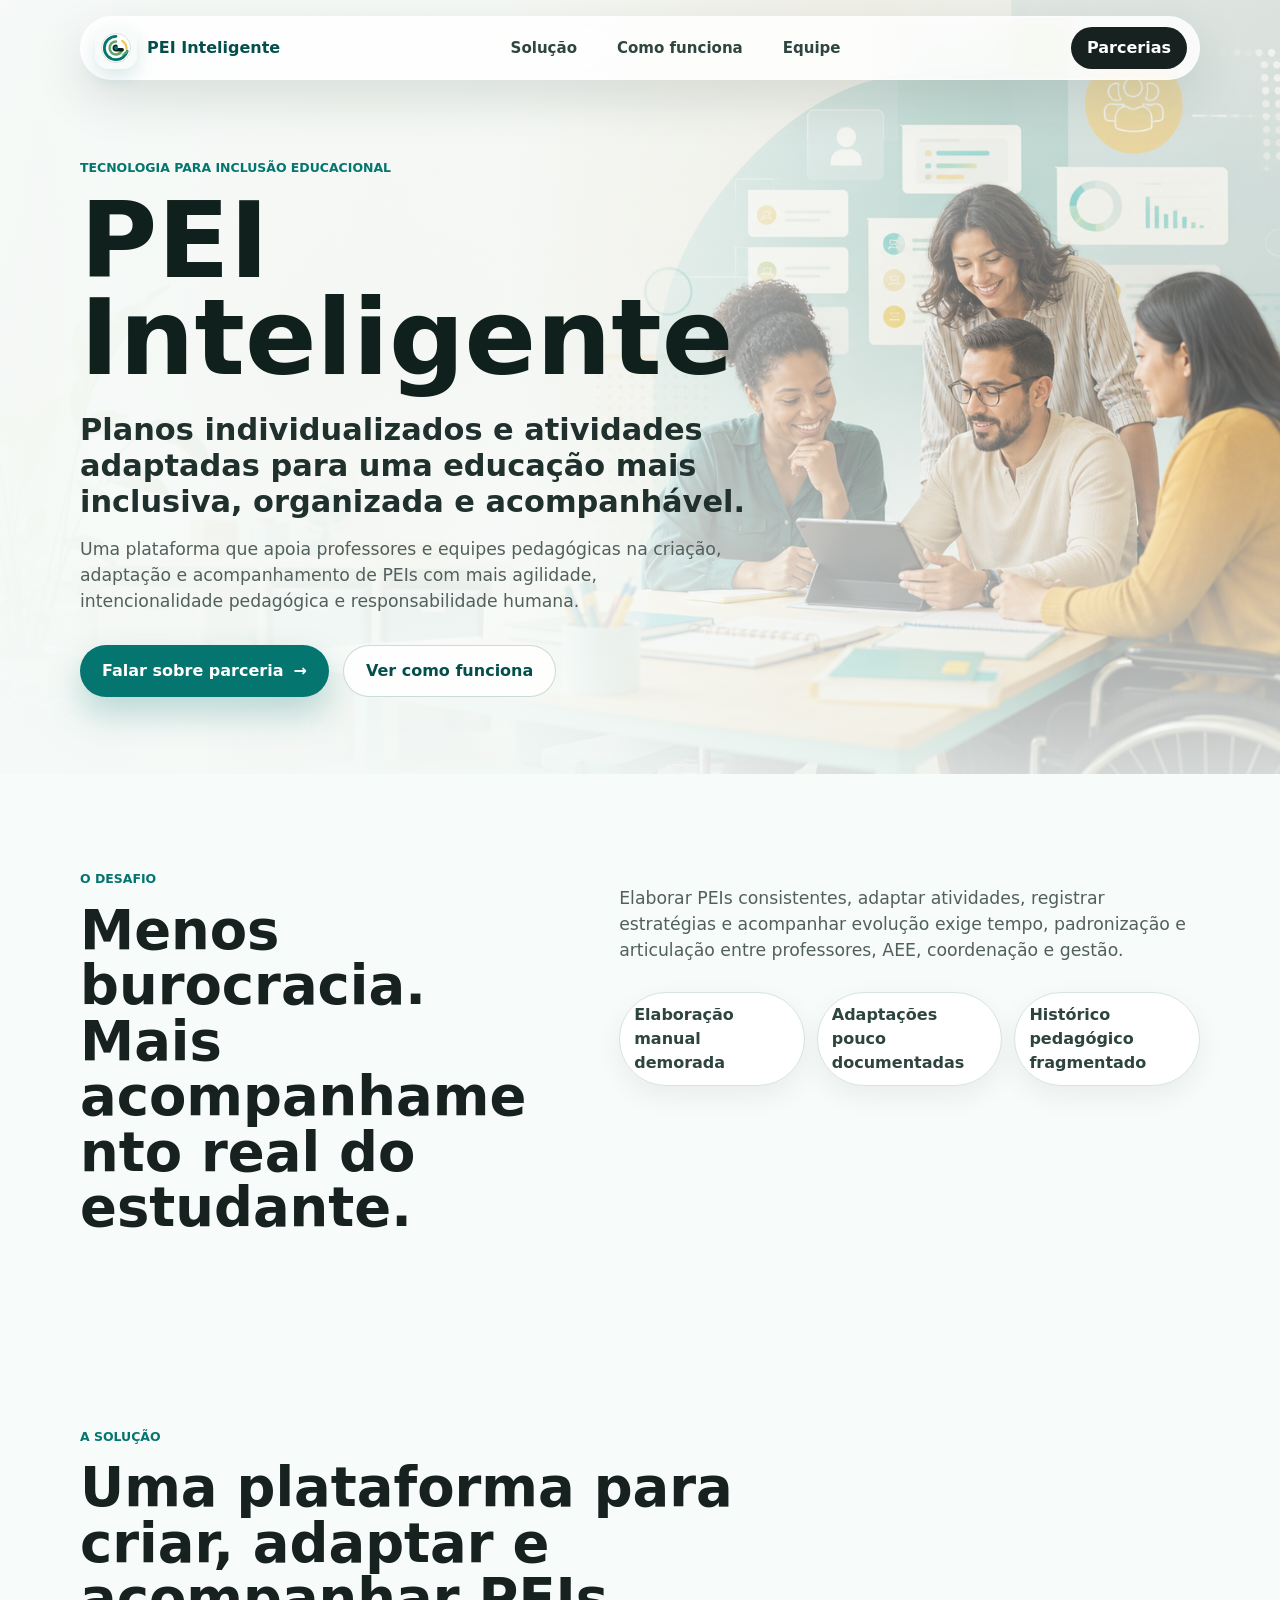
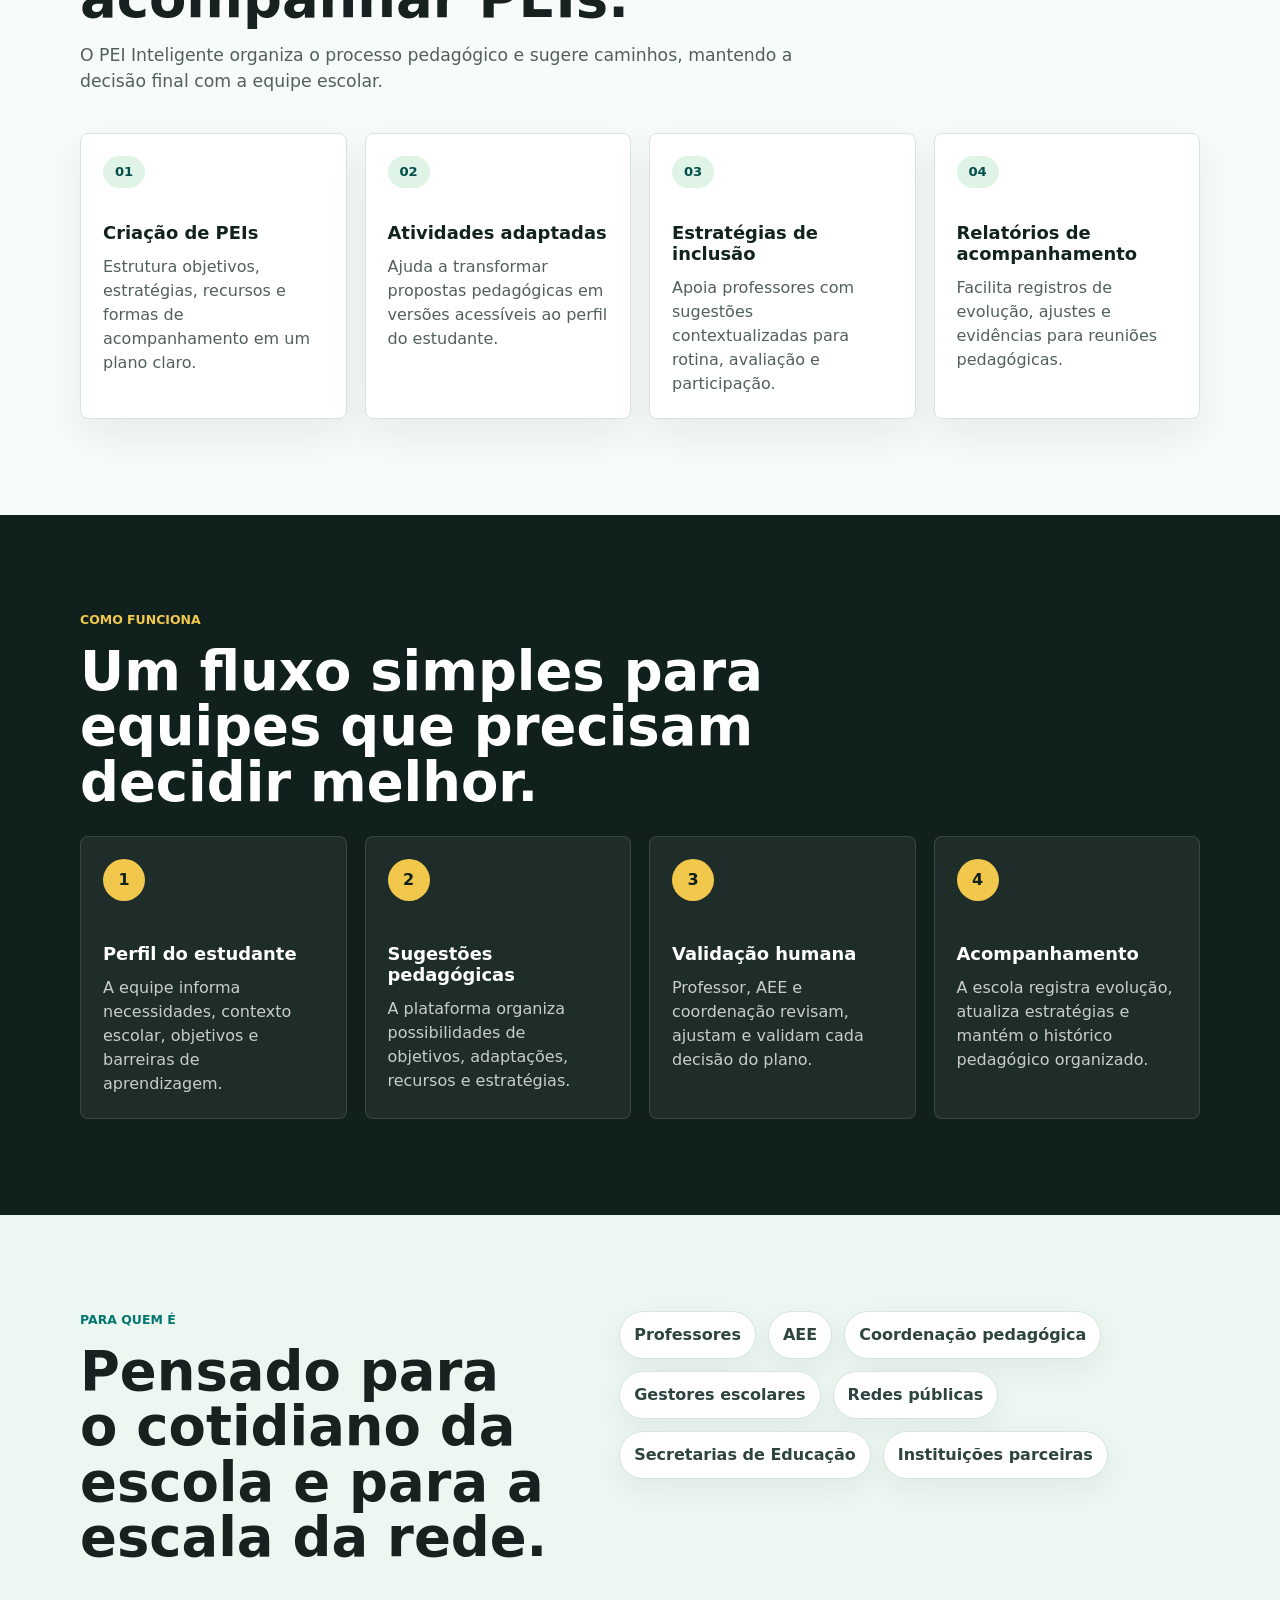
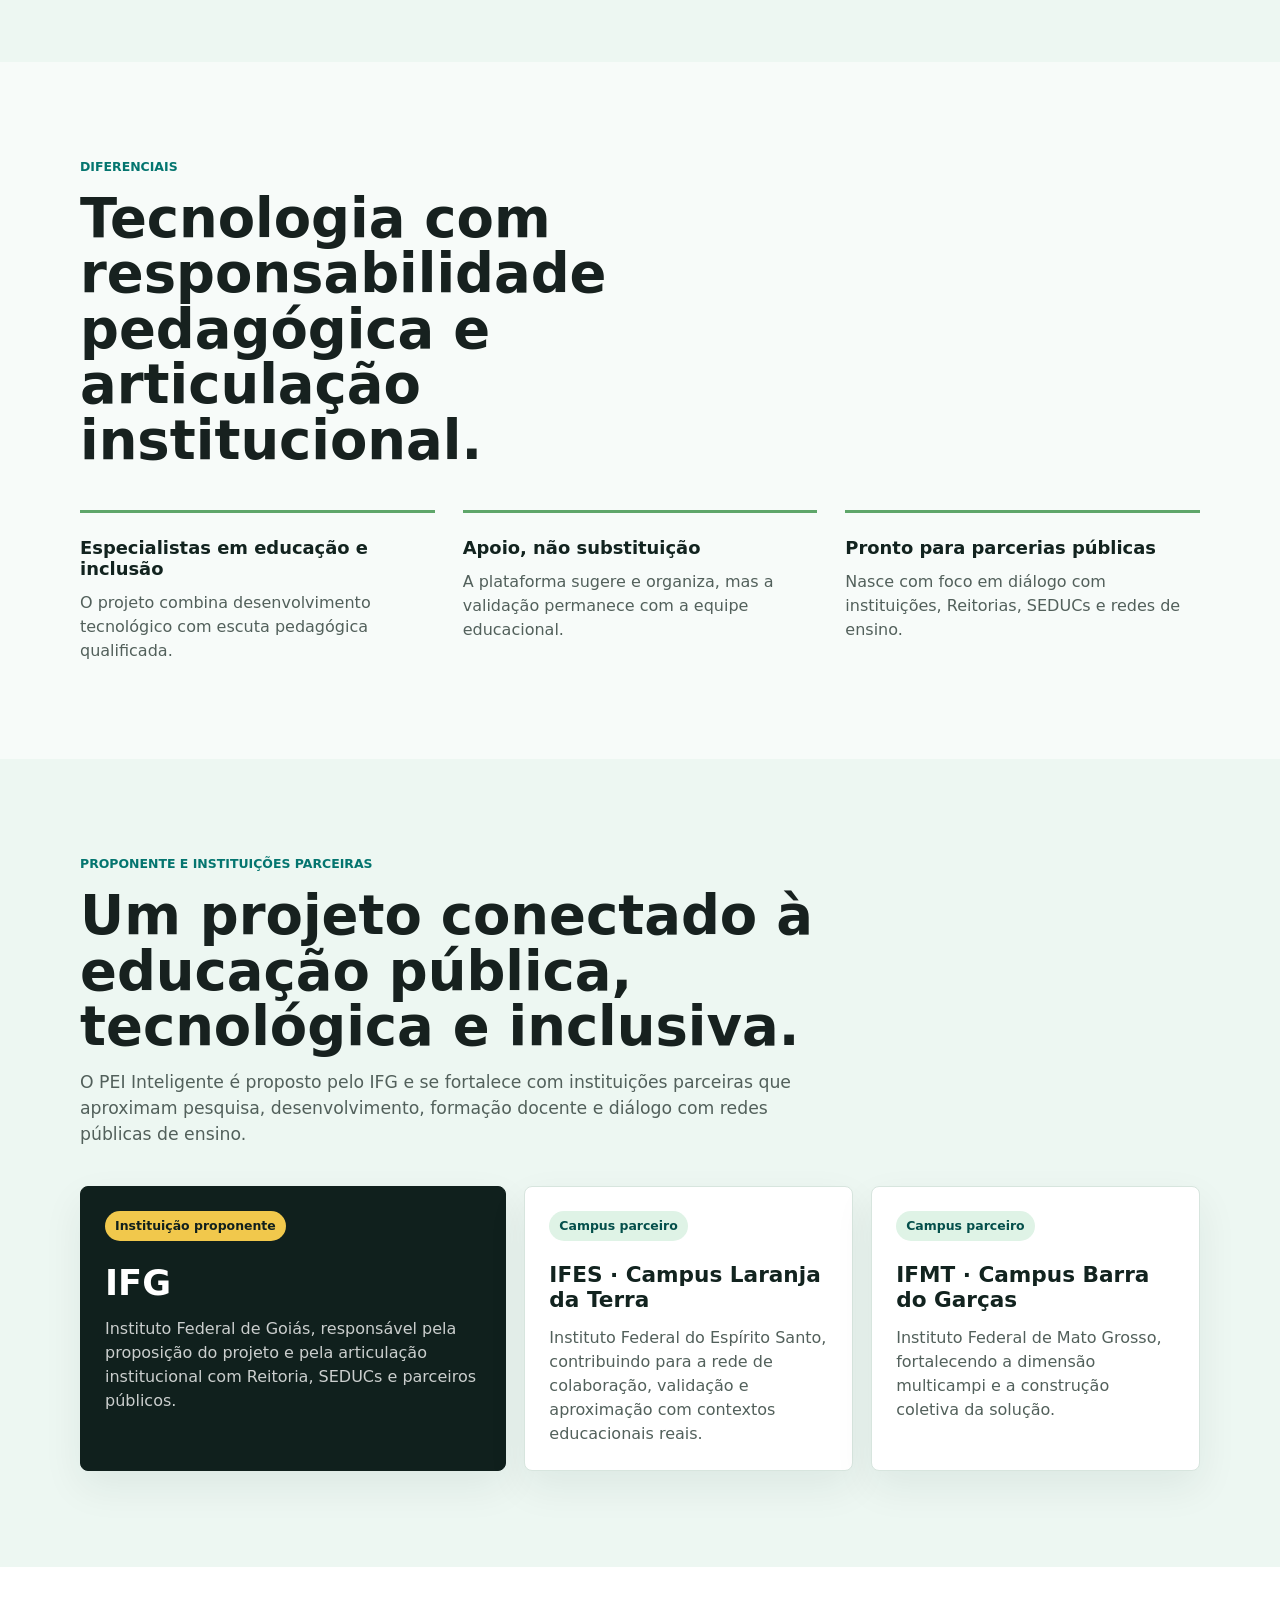
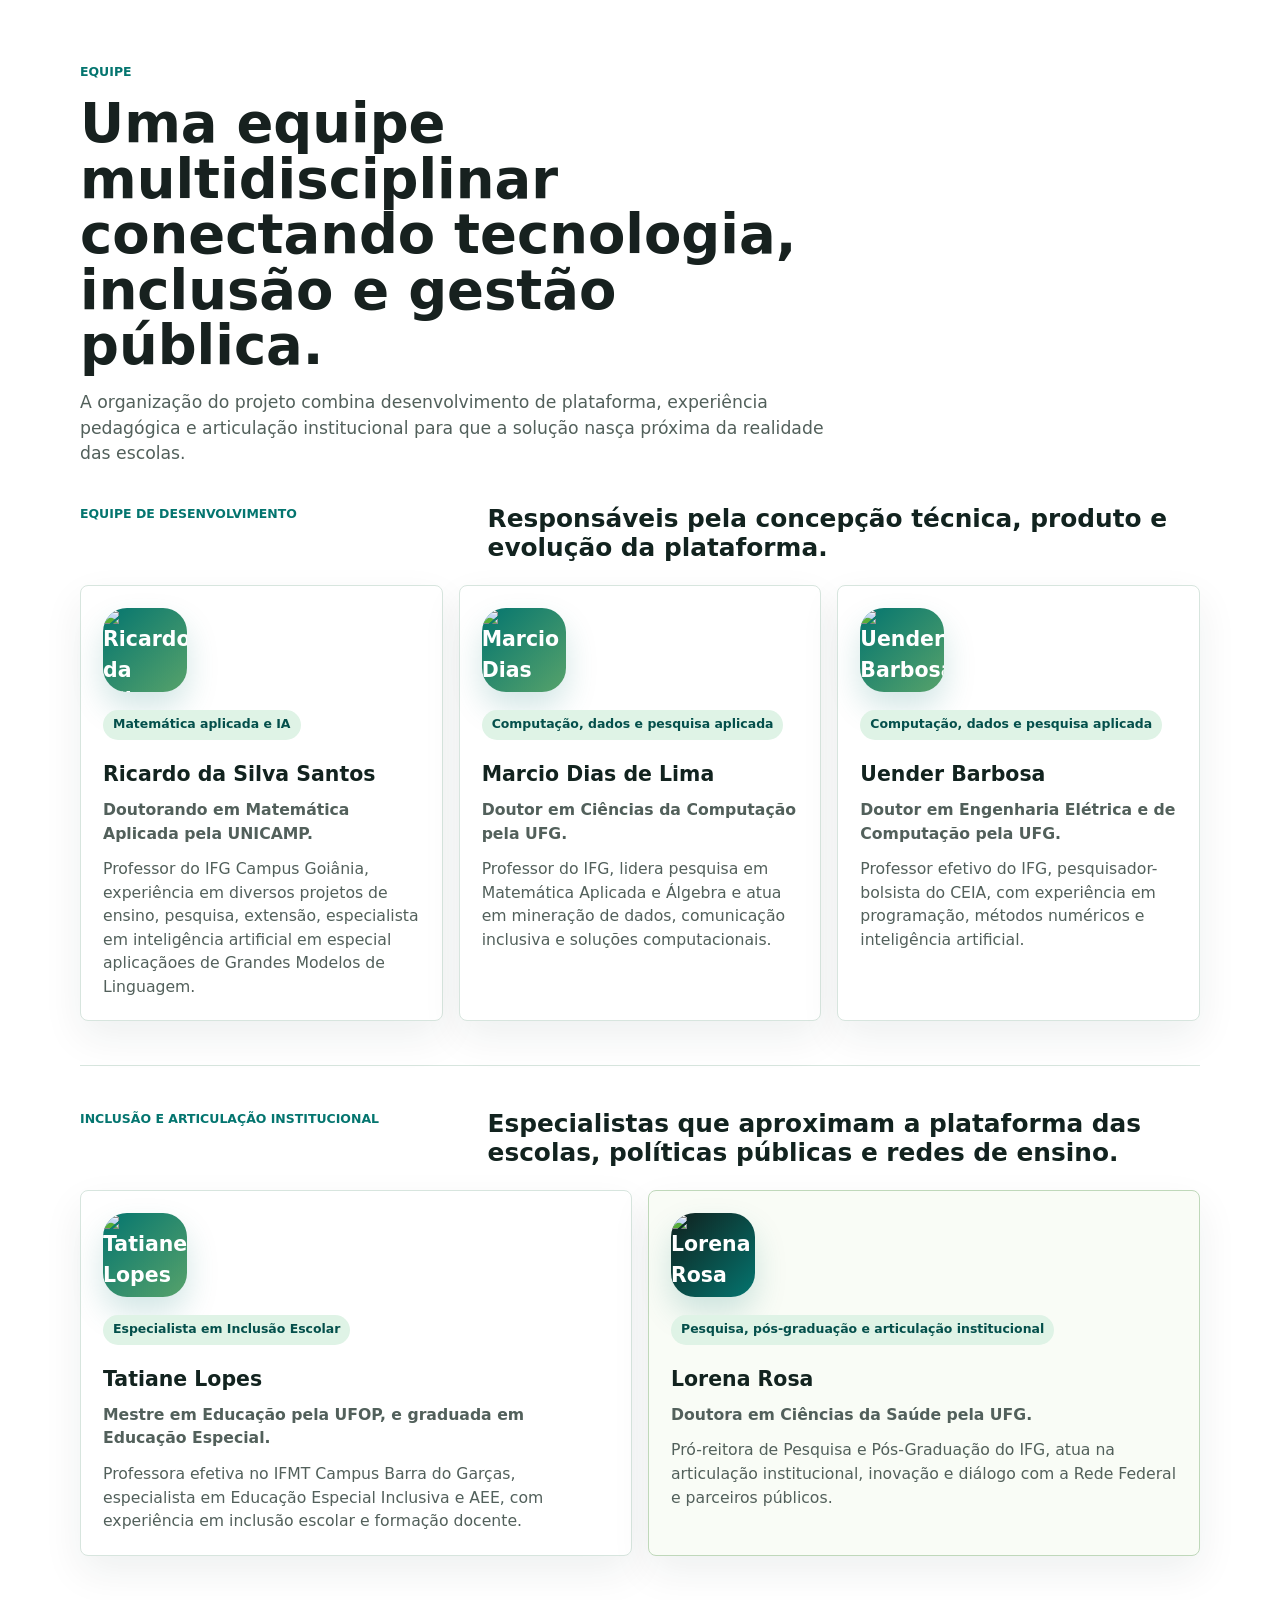
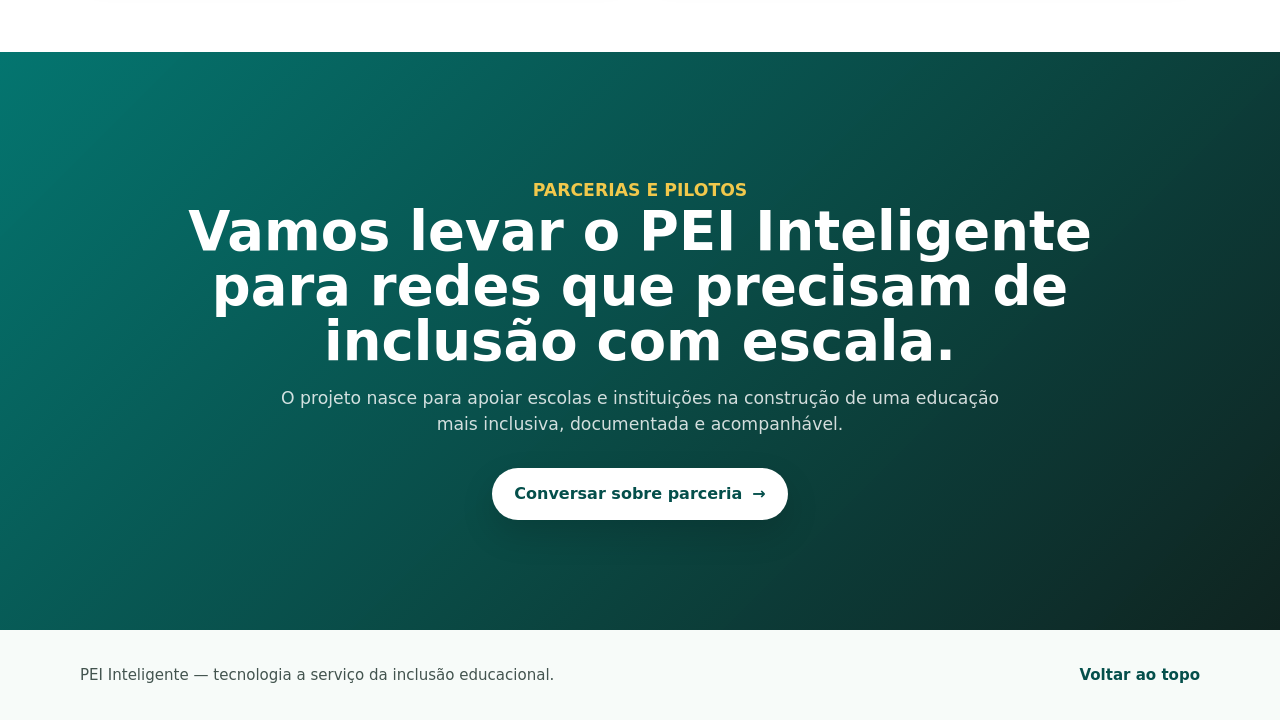
==== commit a61839d3: "Update index.html" ====
--- a/index.html
+++ b/index.html
@@ -254,35 +254,35 @@
 
             <div class="team-grid development-grid">
               <article class="person-card detailed-person">
-                <div class="person-photo" aria-hidden="true">RS</div>
+                <img class="person-photo" src="assets/ricardo.png" alt="Ricardo da Silva Santos" />
                 <div class="person-info">
                   <span class="role-label">Matemática aplicada e IA</span>
                   <h3>Ricardo da Silva Santos</h3>
-                  <p class="formation">Licenciado e mestre profissional em Matemática pela UFG; doutorando em Matemática Aplicada pela UNICAMP.</p>
-                  <p>
-                    Professor do IFG Campus Goiânia, com trajetória no IFES e experiência em ensino, pesquisa, extensão e aplicações de Grandes Modelos de Linguagem.
+                  <p class="formation">Doutorando em Matemática Aplicada pela UNICAMP.</p>
+                  <p>
+                    Professor do IFG Campus Goiânia, experiência em diversos projetos de ensino, pesquisa, extensão, especialista em inteligência artificial em especial aplicaçãoes de Grandes Modelos de Linguagem.
                   </p>
                 </div>
               </article>
               <article class="person-card detailed-person">
-                <div class="person-photo" aria-hidden="true">ML</div>
+                <img class="person-photo" src="assets/marcio.png" alt="Marcio Dias de Lima" />
                 <div class="person-info">
                   <span class="role-label">Computação, dados e pesquisa aplicada</span>
                   <h3>Marcio Dias de Lima</h3>
-                  <p class="formation">Doutor em Ciências da Computação, mestre, especialista e graduado em Matemática pela UFG.</p>
+                  <p class="formation">Doutor em Ciências da Computação pela UFG.</p>
                   <p>
                     Professor do IFG, lidera pesquisa em Matemática Aplicada e Álgebra e atua em mineração de dados, comunicação inclusiva e soluções computacionais.
                   </p>
                 </div>
               </article>
               <article class="person-card detailed-person">
-                <div class="person-photo" aria-hidden="true">UB</div>
-                <div class="person-info">
-                  <span class="role-label">Tecnologias educacionais e computação</span>
+                <img class="person-photo" src="assets/uender.jpg" alt="Uender Barbosa" />
+                <div class="person-info">
+                  <span class="role-label">Computação, dados e pesquisa aplicada</span>
                   <h3>Uender Barbosa</h3>
-                  <p class="formation">Doutor em Engenharia Elétrica e de Computação, mestre em Matemática pela UFG e licenciado em Matemática pela UEG.</p>
-                  <p>
-                    Professor efetivo do IFG, coordenador do Instituto GeoGebra de Goiás, com experiência em programação, métodos numéricos e tecnologias para ensino de Matemática.
+                  <p class="formation">Doutor em Engenharia Elétrica e de Computação pela UFG.</p>
+                  <p>
+                    Professor efetivo do IFG, pesquisador-bolsista do CEIA, com experiência em programação, métodos numéricos e inteligência artificial.
                   </p>
                 </div>
               </article>
@@ -297,22 +297,22 @@
 
             <div class="team-grid advisory-grid">
               <article class="person-card specialist-card detailed-person">
-                <div class="person-photo" aria-hidden="true">TL</div>
-                <div class="person-info">
-                  <span class="role-label">Inclusão, AEE e formação docente</span>
+                <img class="person-photo" src="assets/tatiane.png" alt="Tatiane Lopes" />
+                <div class="person-info">
+                  <span class="role-label">Especialista em Inclusão Escolar</span>
                   <h3>Tatiane Lopes</h3>
-                  <p class="formation">Mestre em Educação pela UFOP, pedagoga pela UFOP, graduada em Educação Especial pela UNISANTA e em Normal Superior pela UNIPAC.</p>
+                  <p class="formation">Mestre em Educação pela UFOP, e graduada em Educação Especial.</p>
                   <p>
                     Professora efetiva no IFMT Campus Barra do Garças, especialista em Educação Especial Inclusiva e AEE, com experiência em inclusão escolar e formação docente.
                   </p>
                 </div>
               </article>
               <article class="person-card specialist-card featured-person detailed-person">
-                <div class="person-photo" aria-hidden="true">LR</div>
+                <img class="person-photo" src="assets/lorena.jpg" alt="Lorena Rosa" />
                 <div class="person-info">
                   <span class="role-label">Pesquisa, pós-graduação e articulação institucional</span>
                   <h3>Lorena Rosa</h3>
-                  <p class="formation">Nutricionista pela UFG, especialista em Nutrição Clínica, mestre em Nutrição e Saúde e doutora em Ciências da Saúde pela UFG.</p>
+                  <p class="formation">Doutora em Ciências da Saúde pela UFG.</p>
                   <p>
                     Pró-reitora de Pesquisa e Pós-Graduação do IFG, atua na articulação institucional, inovação e diálogo com a Rede Federal e parceiros públicos.
                   </p>
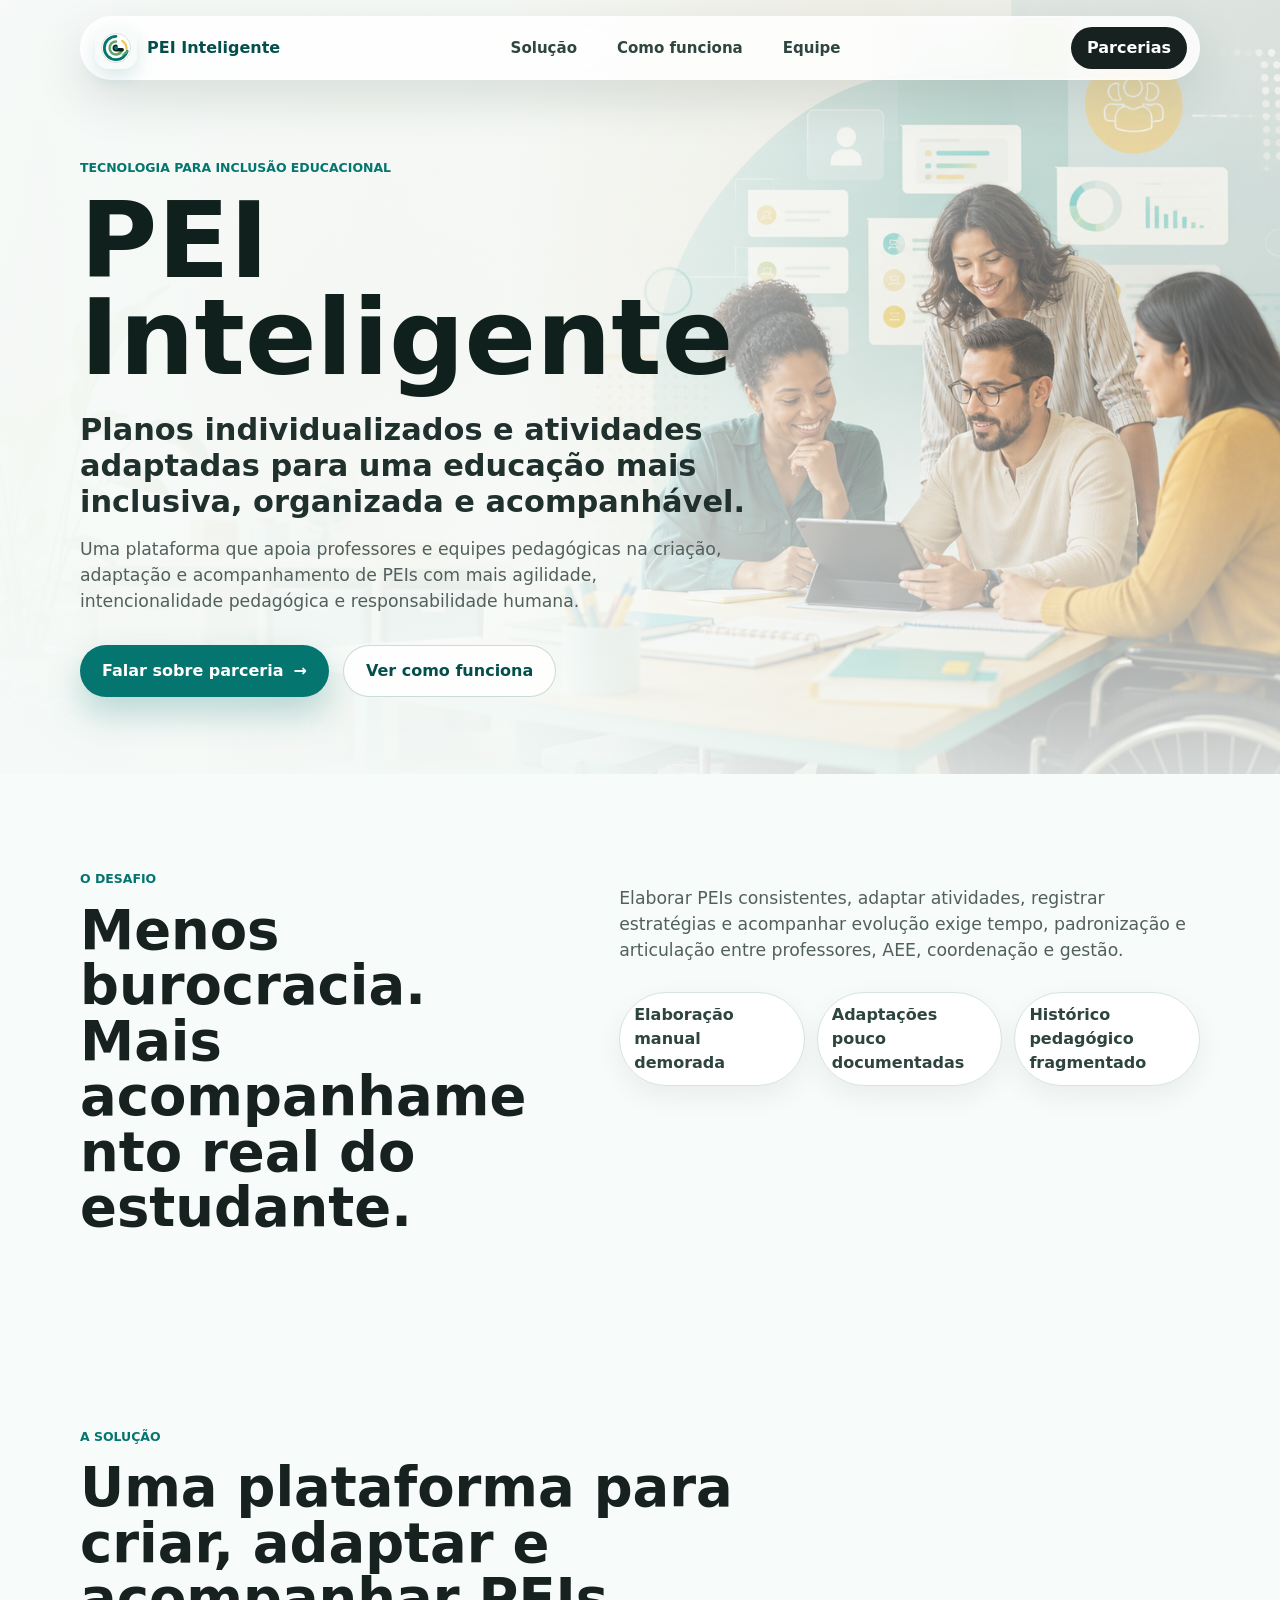
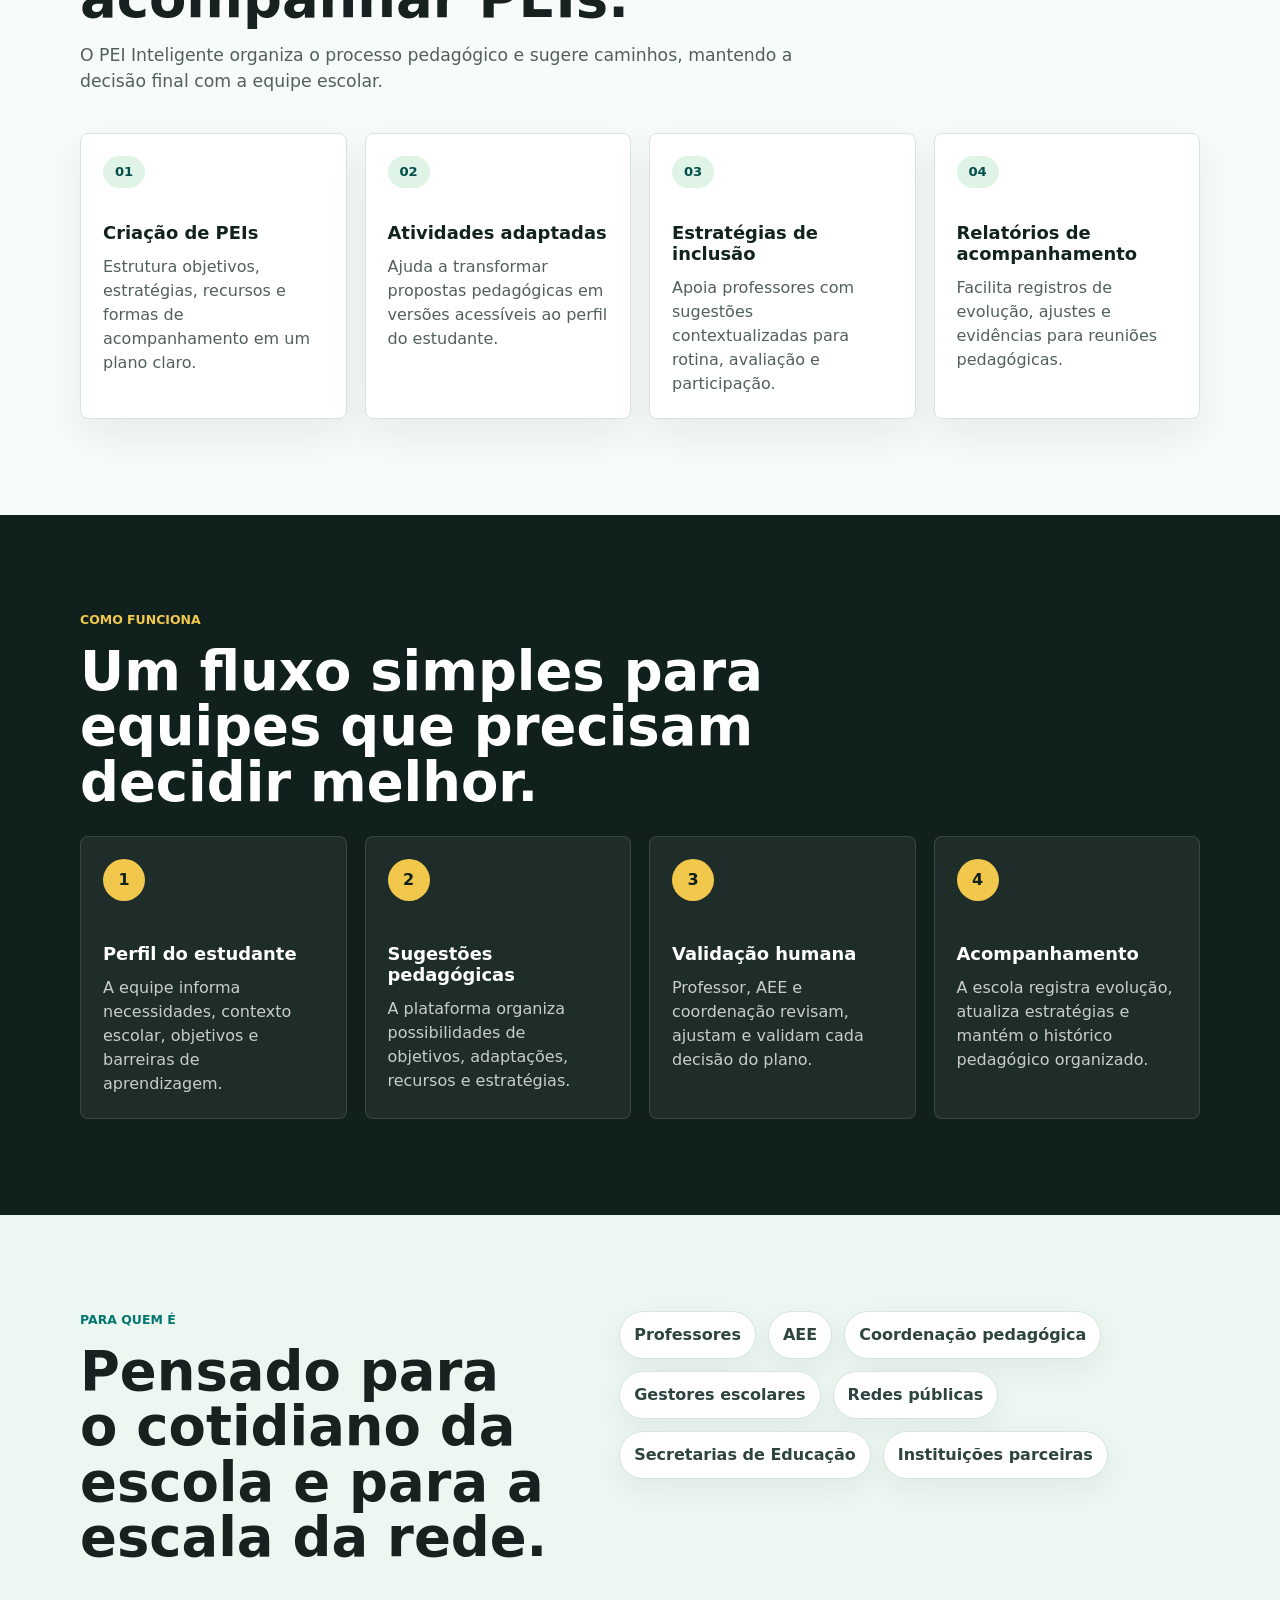
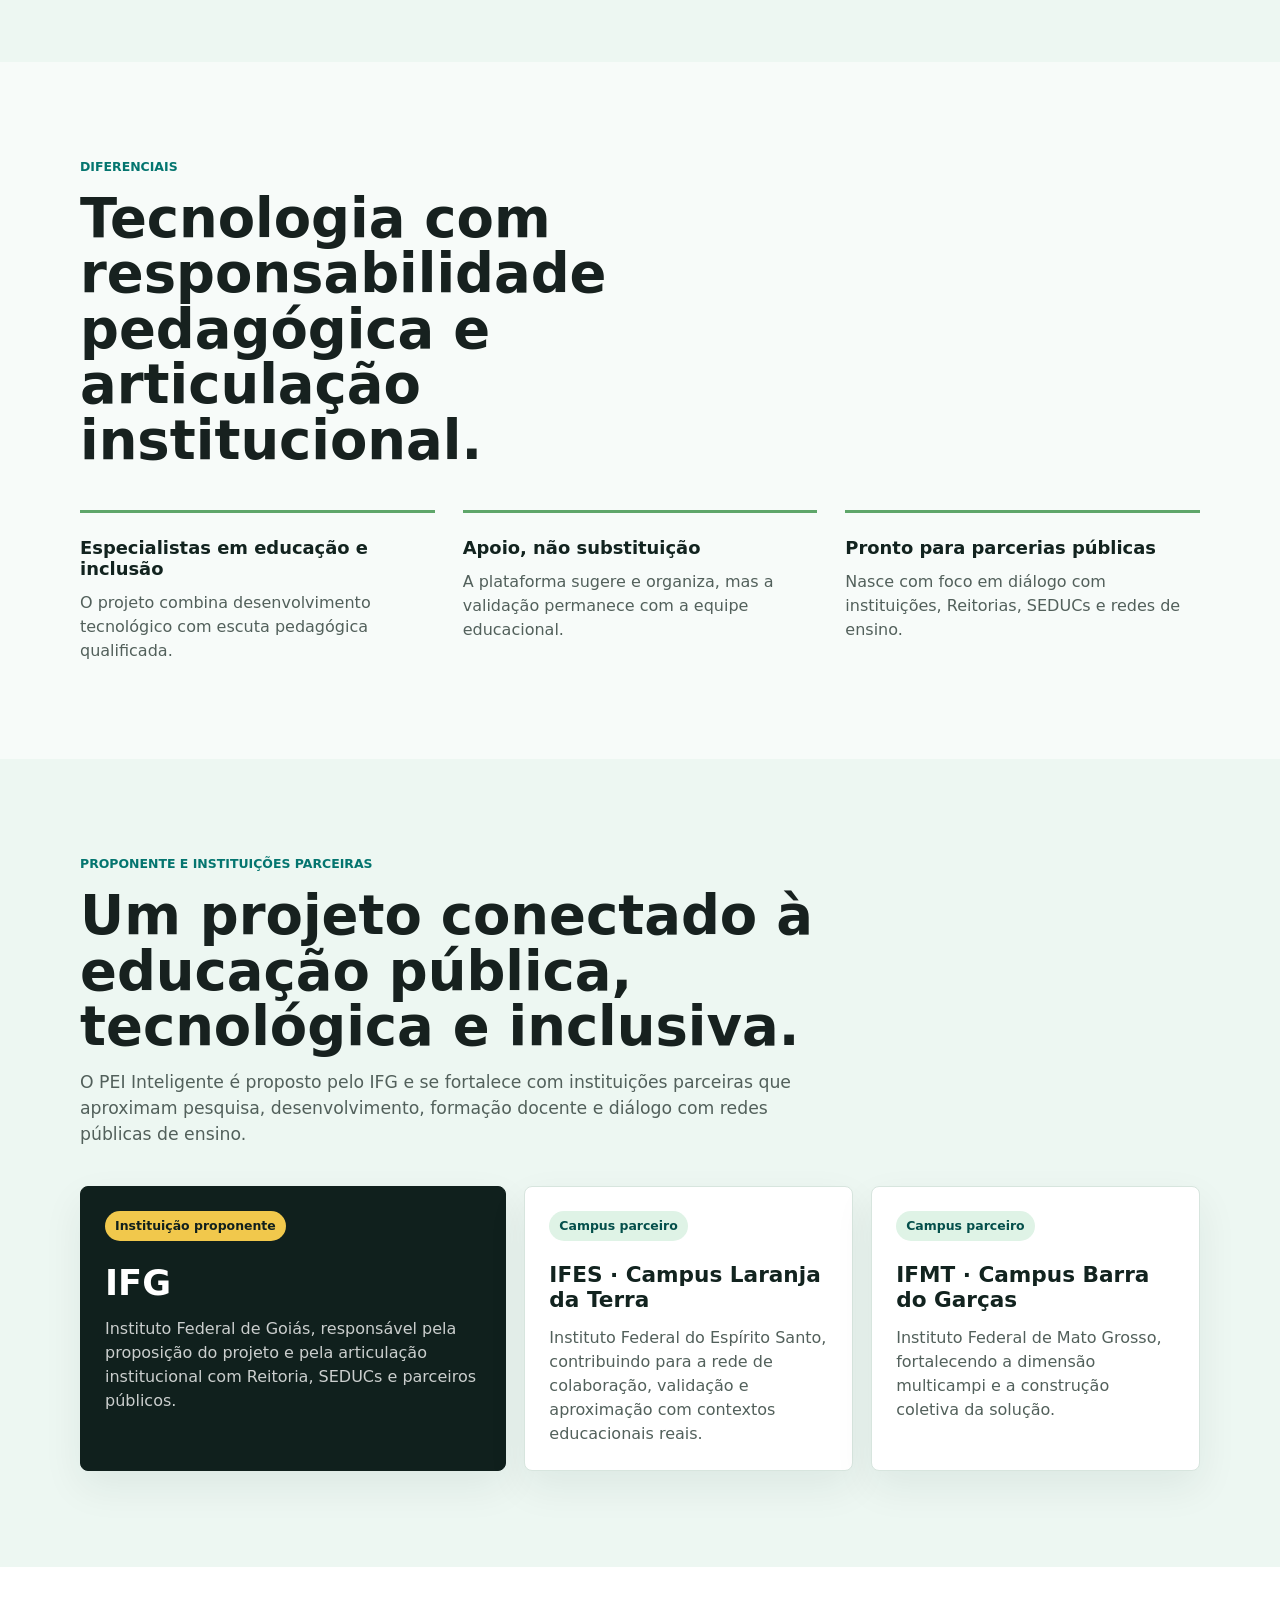
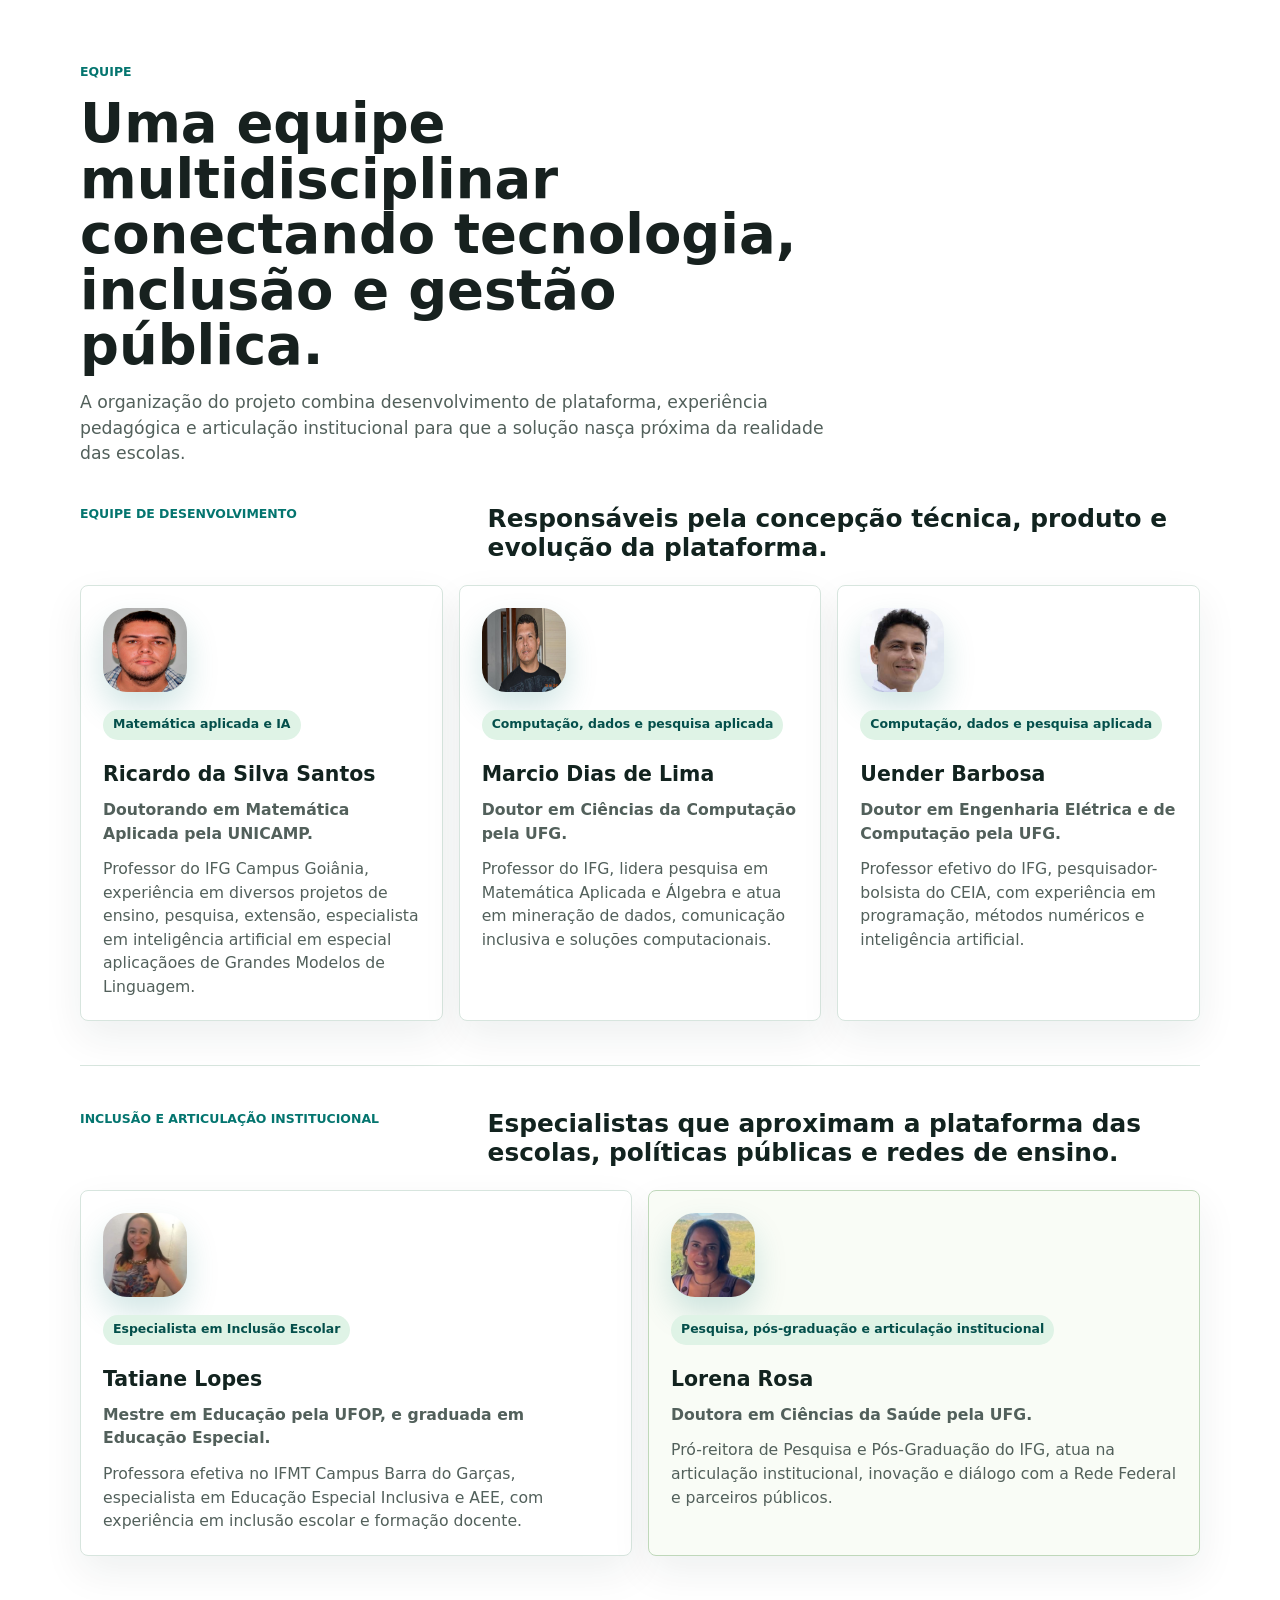
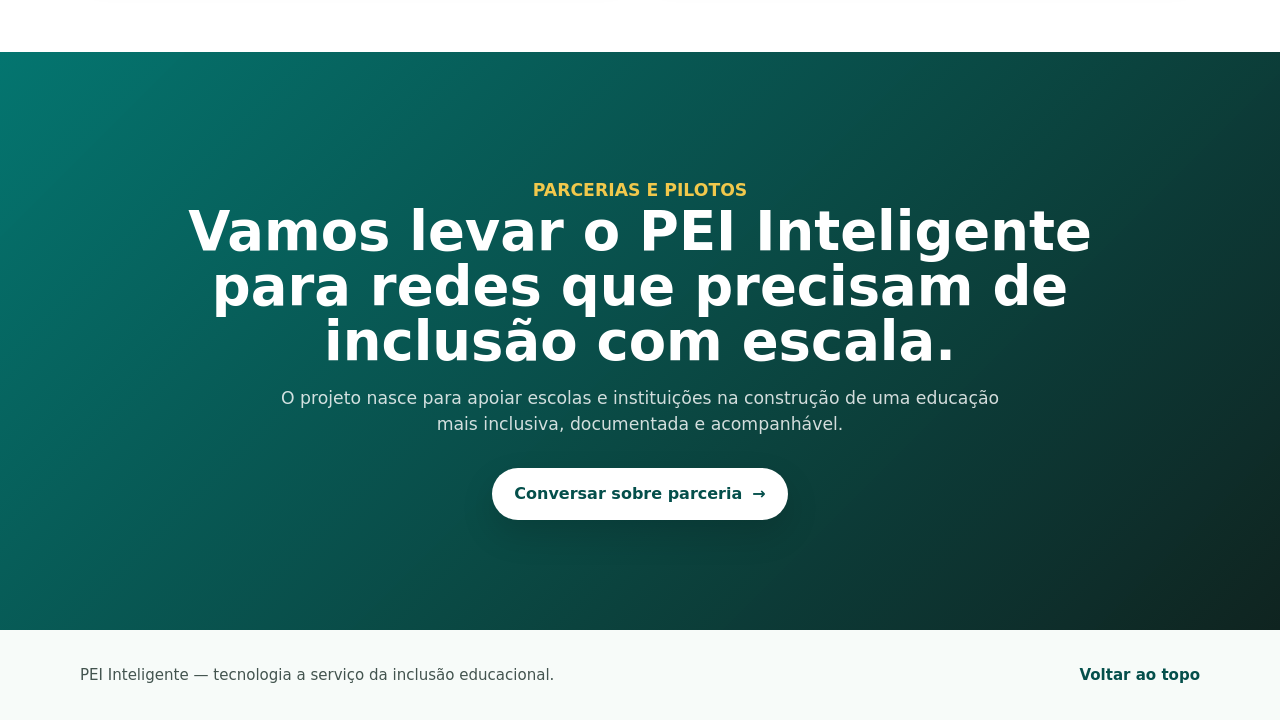
==== commit 0a8730b1: "Update index.html" ====
--- a/index.html
+++ b/index.html
@@ -331,7 +331,7 @@
             O projeto nasce para apoiar escolas e instituições na construção de uma educação mais
             inclusiva, documentada e acompanhável.
           </p>
-          <a class="button button-light" href="mailto:contato@peiinteligente.com.br?subject=Parceria%20com%20o%20PEI%20Inteligente">
+          <a class="button button-light" href="https://wa.me/5562985499620">
             Conversar sobre parceria
             <span aria-hidden="true">→</span>
           </a>
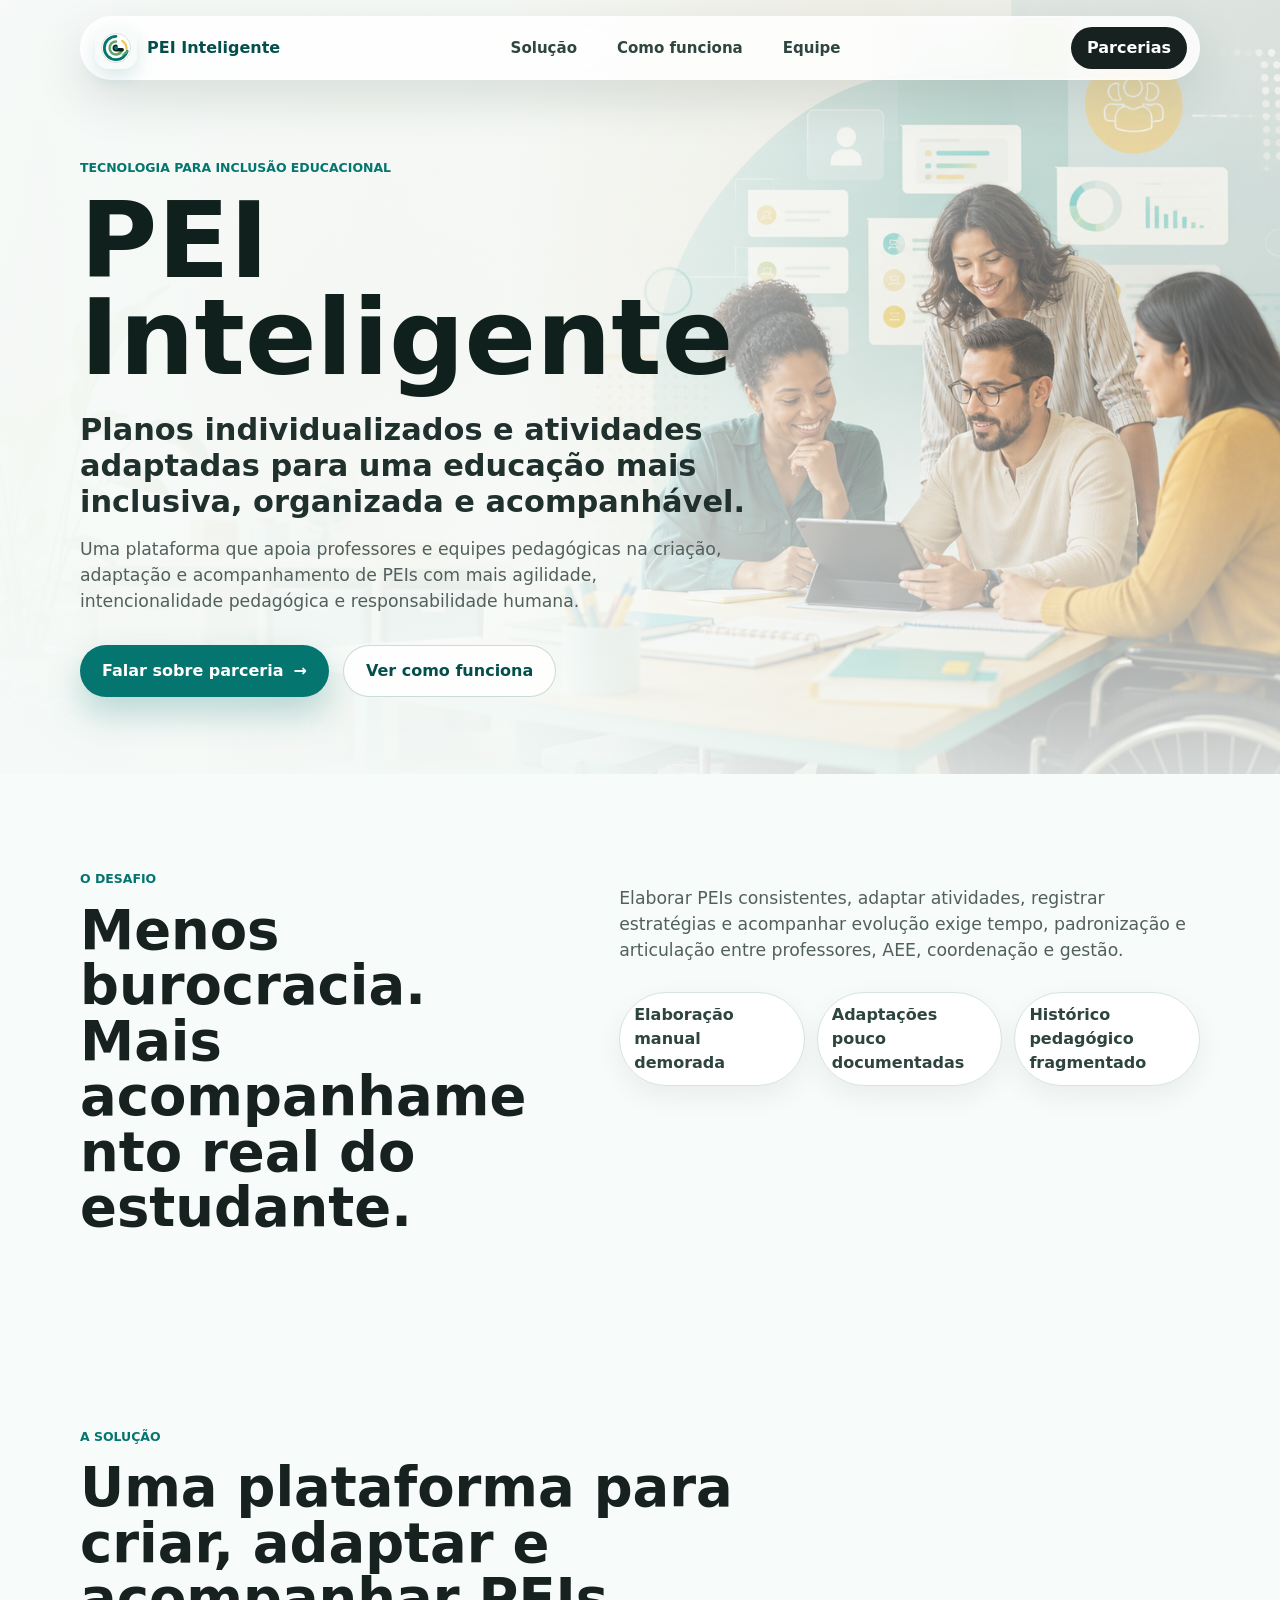
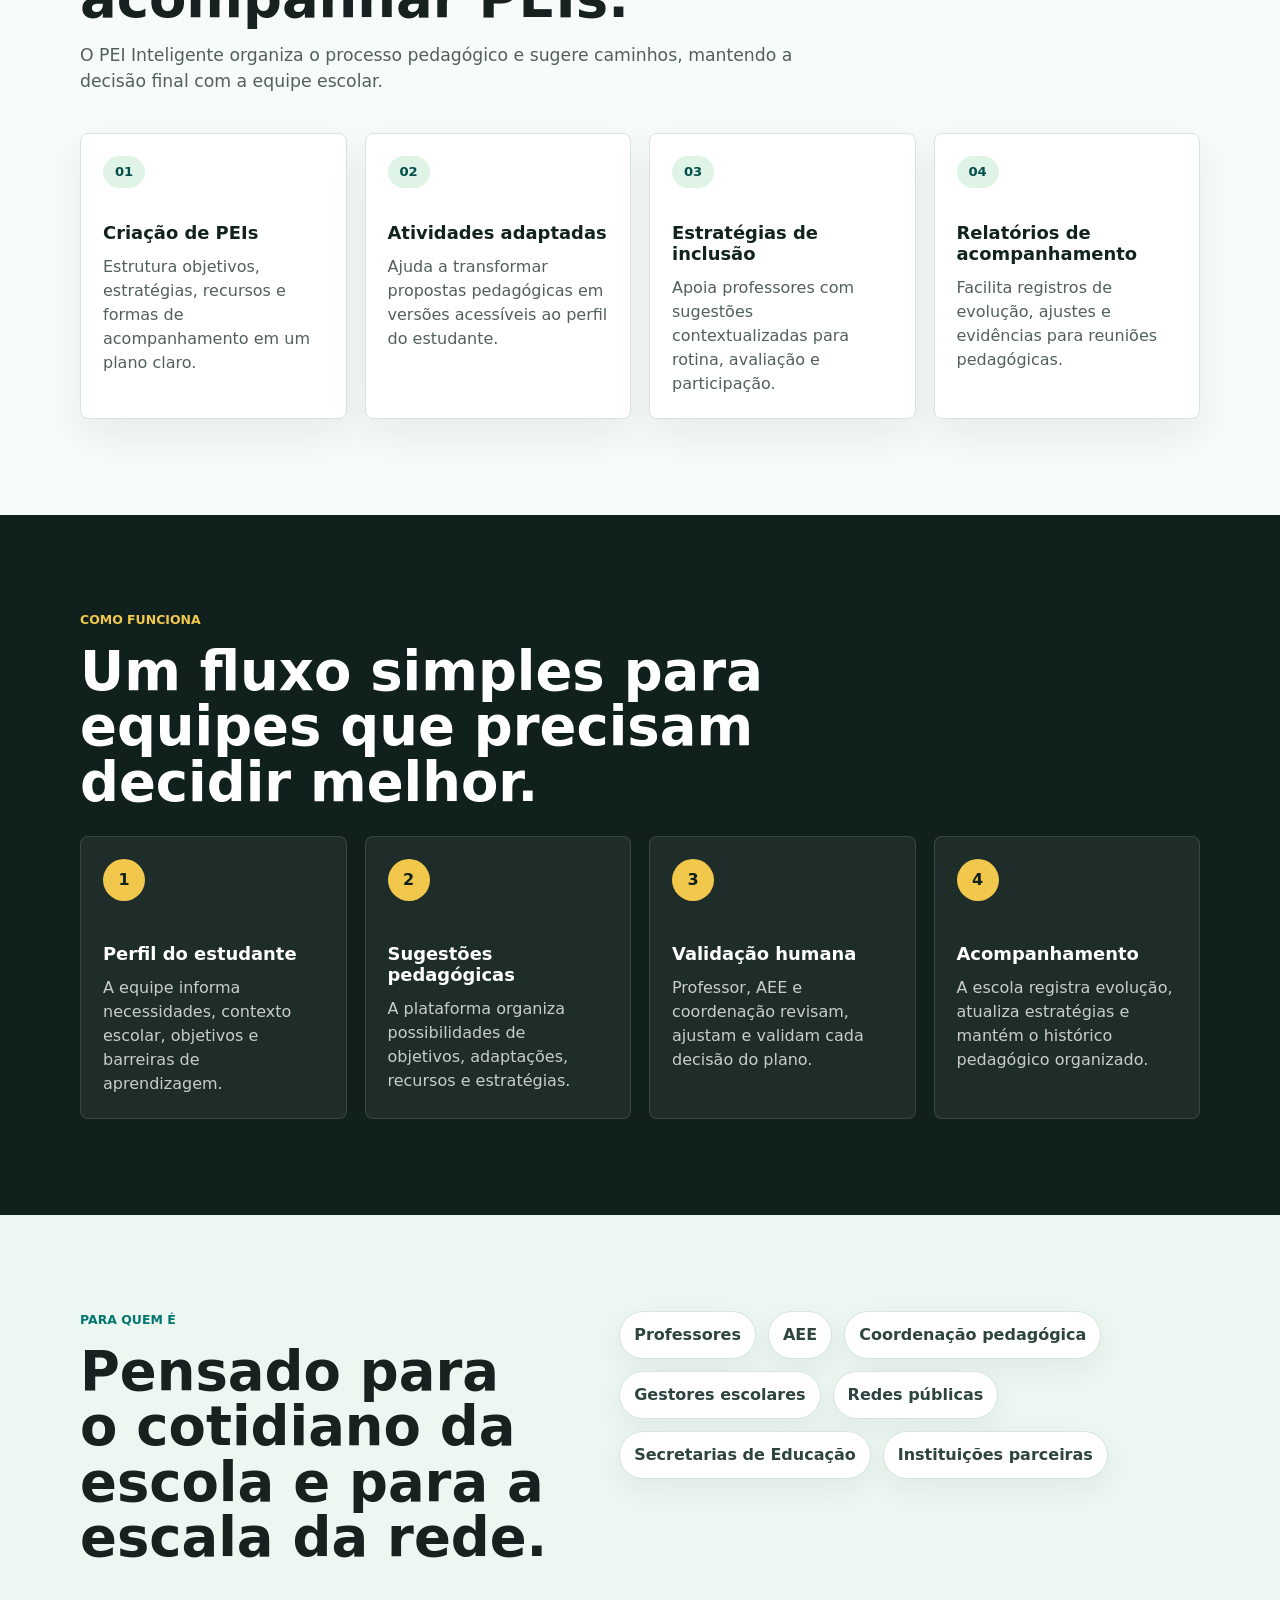
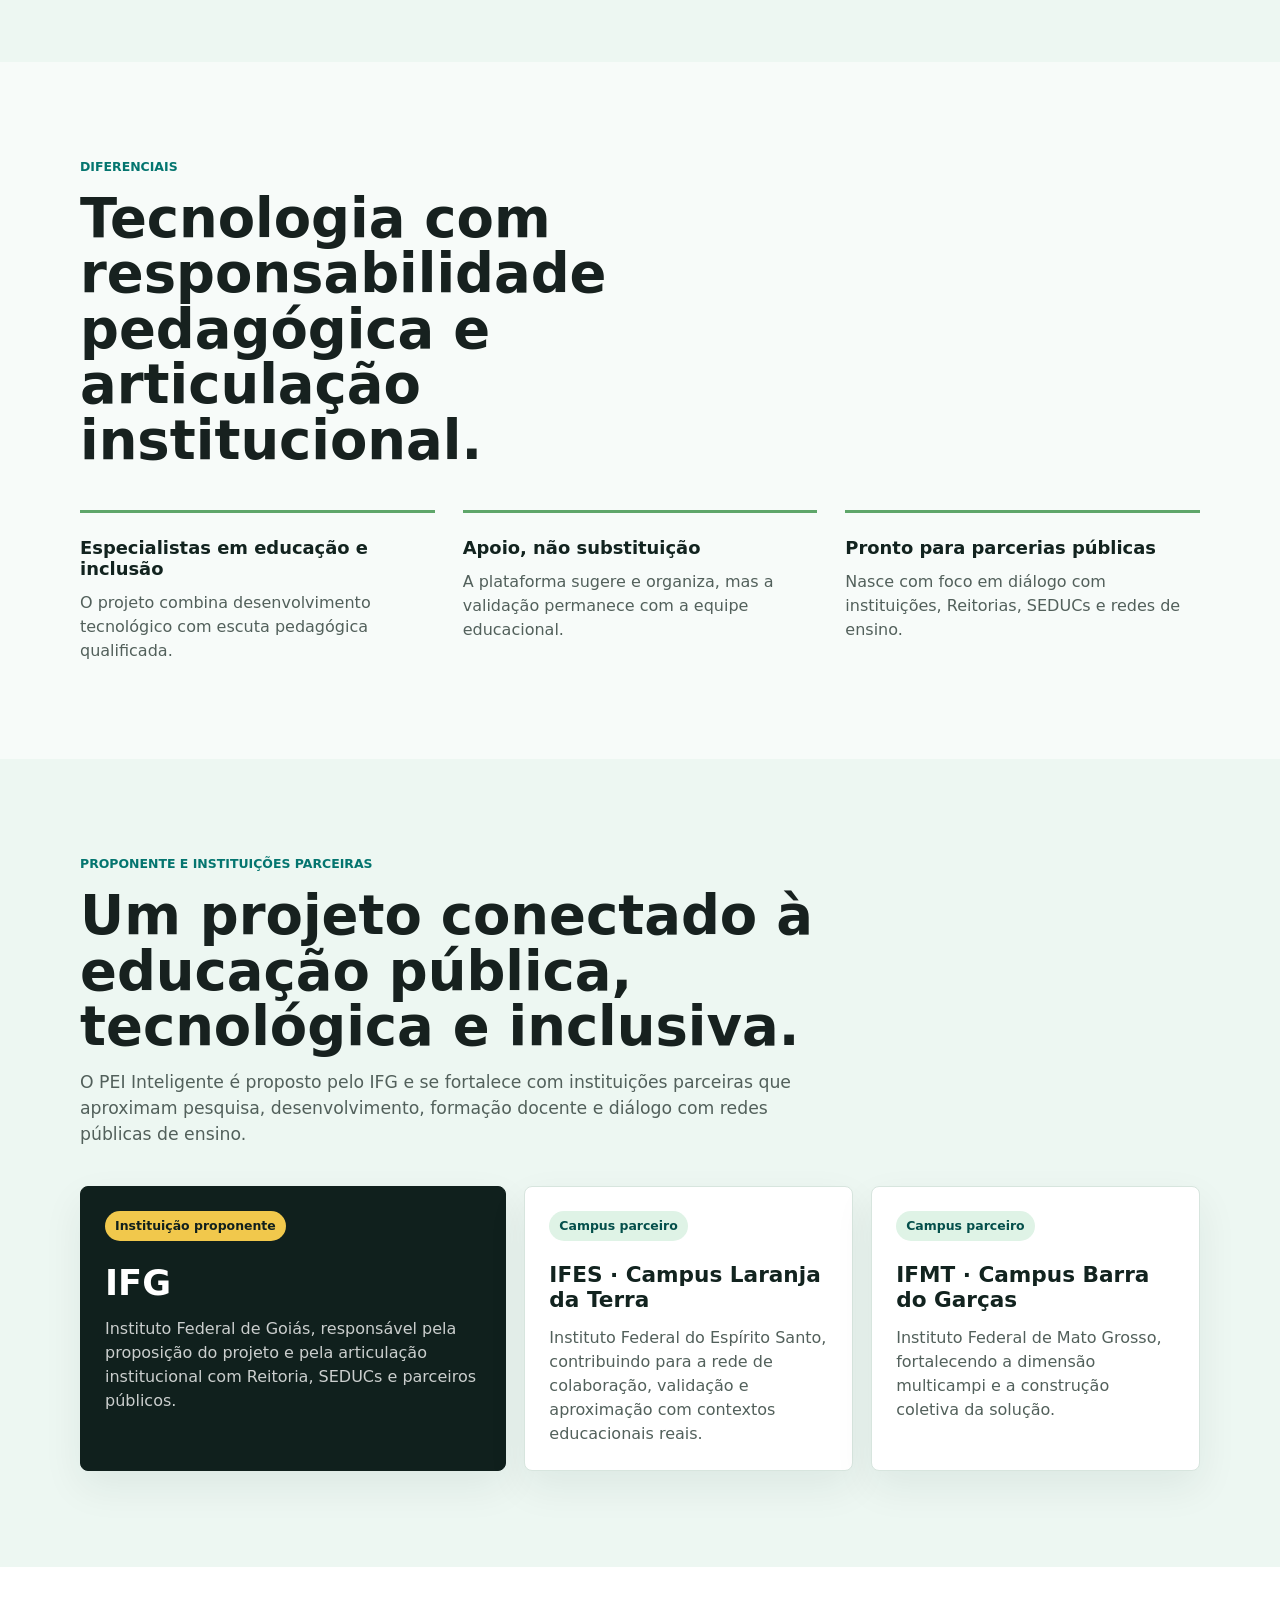
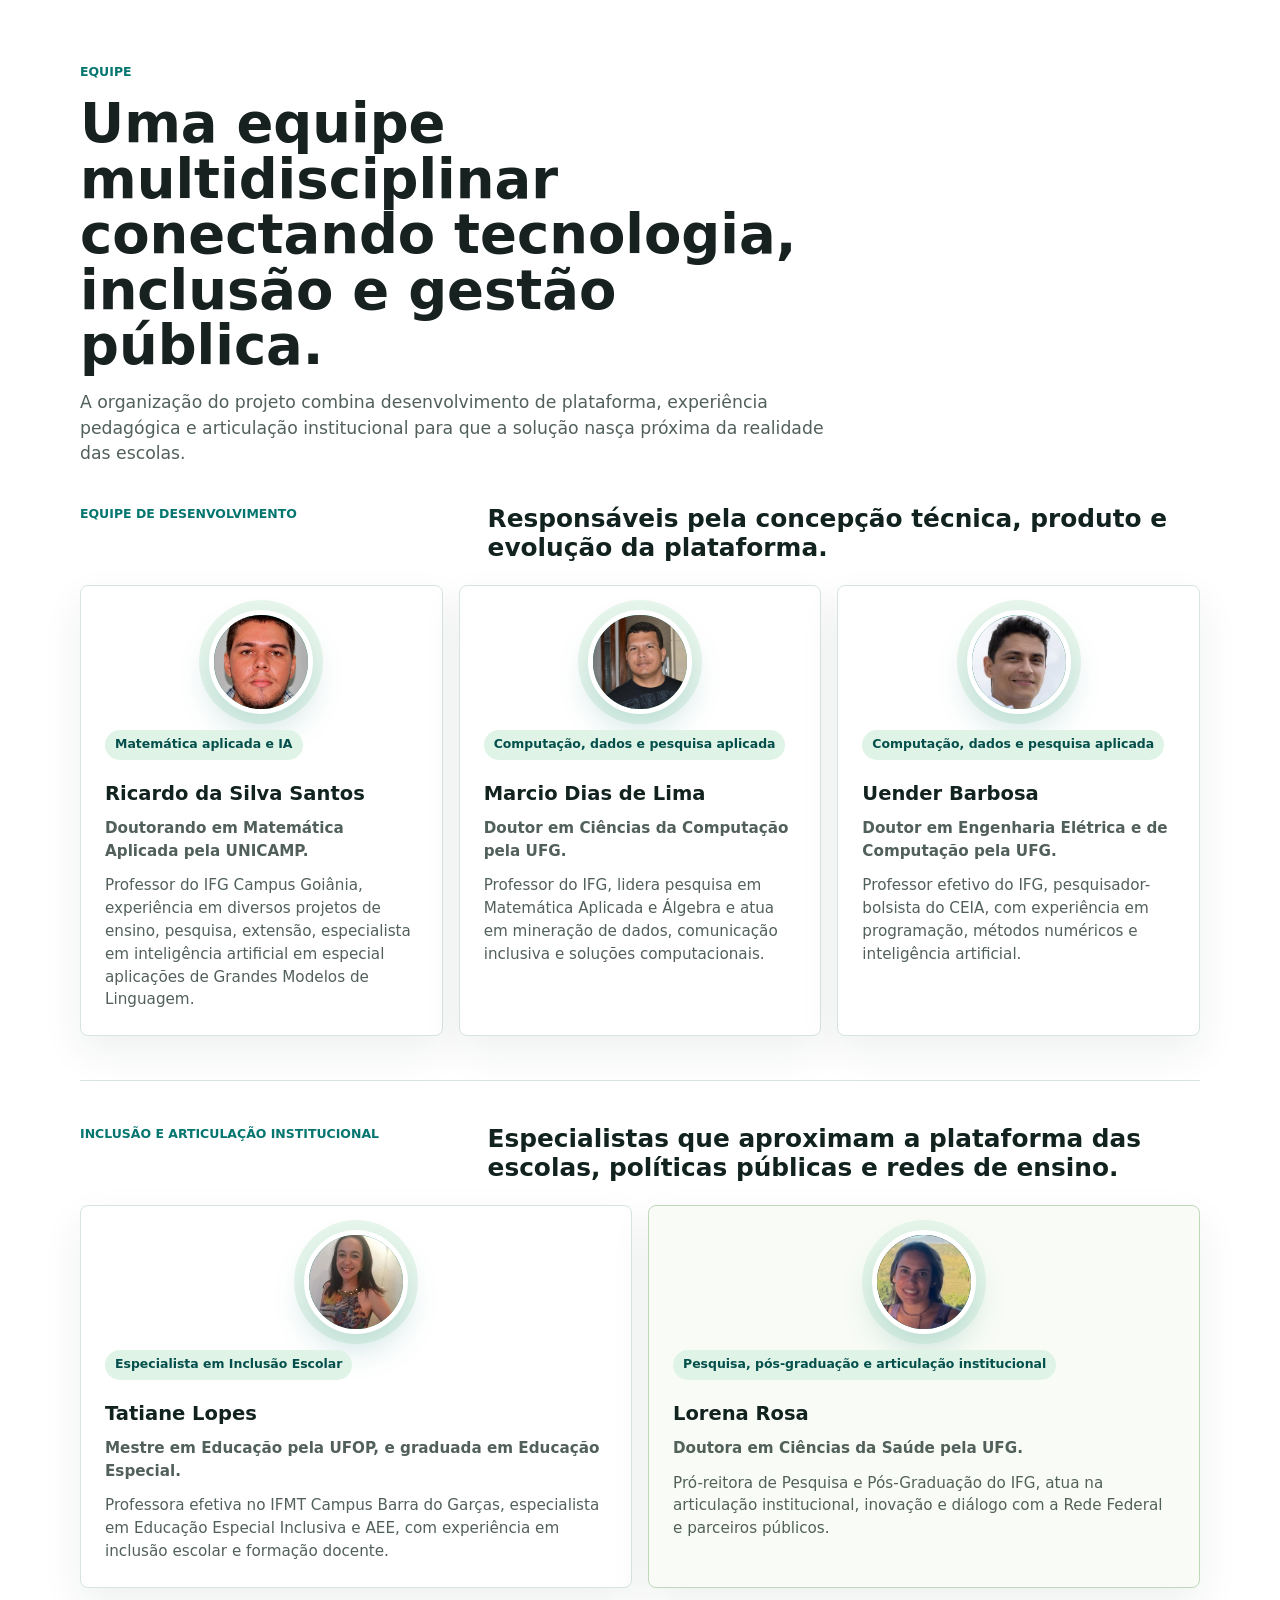
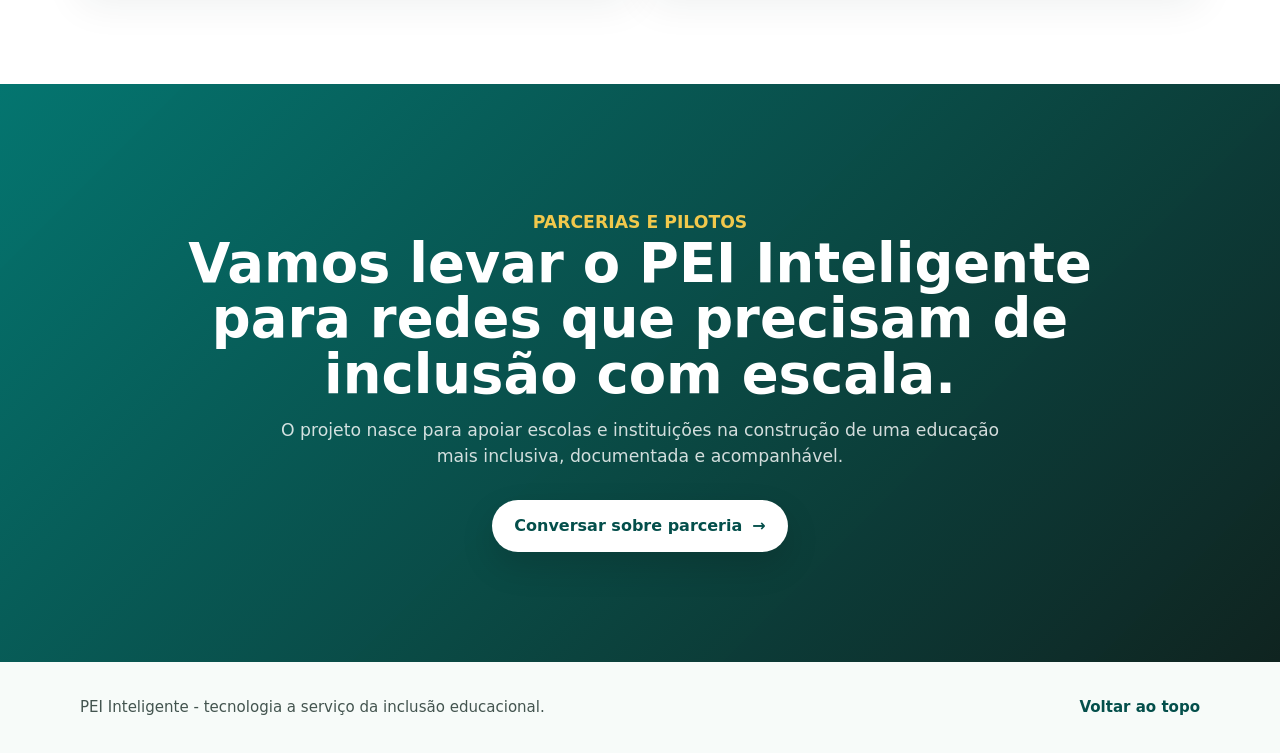
==== commit 1c123b91: "Update index.html" ====
--- a/index.html
+++ b/index.html
@@ -254,18 +254,29 @@
 
             <div class="team-grid development-grid">
               <article class="person-card detailed-person">
-                <img class="person-photo" src="assets/ricardo.png" alt="Ricardo da Silva Santos" />
+                <img
+                  class="person-photo"
+                  src="assets/ricardo.png"
+                  alt="Ricardo da Silva Santos"
+                  style="align-self: center; object-position: center 42%;"
+                />
                 <div class="person-info">
                   <span class="role-label">Matemática aplicada e IA</span>
                   <h3>Ricardo da Silva Santos</h3>
                   <p class="formation">Doutorando em Matemática Aplicada pela UNICAMP.</p>
                   <p>
-                    Professor do IFG Campus Goiânia, experiência em diversos projetos de ensino, pesquisa, extensão, especialista em inteligência artificial em especial aplicaçãoes de Grandes Modelos de Linguagem.
-                  </p>
-                </div>
-              </article>
+                    Professor do IFG Campus Goiânia, experiência em diversos projetos de ensino, pesquisa, extensão, especialista em inteligência artificial em especial aplicações de Grandes Modelos de Linguagem.
+                  </p>
+                </div>
+              </article>
+
               <article class="person-card detailed-person">
-                <img class="person-photo" src="assets/marcio.png" alt="Marcio Dias de Lima" />
+                <img
+                  class="person-photo"
+                  src="assets/marcio.png"
+                  alt="Marcio Dias de Lima"
+                  style="align-self: center; object-position: center 38%;"
+                />
                 <div class="person-info">
                   <span class="role-label">Computação, dados e pesquisa aplicada</span>
                   <h3>Marcio Dias de Lima</h3>
@@ -275,8 +286,14 @@
                   </p>
                 </div>
               </article>
+
               <article class="person-card detailed-person">
-                <img class="person-photo" src="assets/uender.jpg" alt="Uender Barbosa" />
+                <img
+                  class="person-photo"
+                  src="assets/uender.jpg"
+                  alt="Uender Barbosa"
+                  style="align-self: center; object-position: center 36%;"
+                />
                 <div class="person-info">
                   <span class="role-label">Computação, dados e pesquisa aplicada</span>
                   <h3>Uender Barbosa</h3>
@@ -297,7 +314,12 @@
 
             <div class="team-grid advisory-grid">
               <article class="person-card specialist-card detailed-person">
-                <img class="person-photo" src="assets/tatiane.png" alt="Tatiane Lopes" />
+                <img
+                  class="person-photo"
+                  src="assets/tatiane.png"
+                  alt="Tatiane Lopes"
+                  style="align-self: center; object-position: center 28%;"
+                />
                 <div class="person-info">
                   <span class="role-label">Especialista em Inclusão Escolar</span>
                   <h3>Tatiane Lopes</h3>
@@ -307,8 +329,14 @@
                   </p>
                 </div>
               </article>
+
               <article class="person-card specialist-card featured-person detailed-person">
-                <img class="person-photo" src="assets/lorena.jpg" alt="Lorena Rosa" />
+                <img
+                  class="person-photo"
+                  src="assets/lorena.jpg"
+                  alt="Lorena Rosa"
+                  style="align-self: center; object-position: center 34%;"
+                />
                 <div class="person-info">
                   <span class="role-label">Pesquisa, pós-graduação e articulação institucional</span>
                   <h3>Lorena Rosa</h3>
@@ -340,7 +368,7 @@
     </main>
 
     <footer class="site-footer">
-      <p>PEI Inteligente — tecnologia a serviço da inclusão educacional.</p>
+      <p>PEI Inteligente - tecnologia a serviço da inclusão educacional.</p>
       <a href="#inicio">Voltar ao topo</a>
     </footer>
   </body>
--- a/styles.css
+++ b/styles.css
@@ -545,36 +545,72 @@
 
 .person-card {
   min-height: 250px;
-  padding: 22px;
+  position: relative;
+  overflow: hidden;
+  padding: 24px;
 }
 
 .detailed-person {
   display: flex;
   flex-direction: column;
-  gap: 18px;
+  align-items: center;
+  gap: 16px;
 }
 
 .person-photo {
   display: grid;
   place-items: center;
-  width: 84px;
-  height: 84px;
-  border-radius: 24px;
+  width: 104px;
+  height: 104px;
+  border: 5px solid var(--white);
+  border-radius: 50%;
   background:
     linear-gradient(135deg, rgba(4, 117, 111, 0.95), rgba(94, 166, 106, 0.92)),
     var(--teal);
   color: var(--white);
   font-size: 1.28rem;
   font-weight: 900;
-  box-shadow: 0 16px 32px rgba(4, 117, 111, 0.18);
+  box-shadow:
+    0 16px 32px rgba(4, 117, 111, 0.18),
+    0 0 0 10px rgba(223, 243, 230, 0.72);
+  object-fit: cover;
+  object-position: center;
+}
+
+img.person-photo {
+  display: block;
+}
+
+.photo-up {
+  object-position: center 28%;
+}
+
+.photo-slight-up {
+  object-position: center 38%;
+}
+
+.photo-down {
+  object-position: center 62%;
+}
+
+.photo-left {
+  object-position: 35% center;
+}
+
+.photo-right {
+  object-position: 65% center;
+}
+
+.person-info {
+  width: 100%;
 }
 
 .person-info h3 {
-  font-size: 1.28rem;
+  font-size: 1.22rem;
 }
 
 .person-info p {
-  font-size: 0.98rem;
+  font-size: 0.95rem;
 }
 
 .featured-person {
@@ -813,3 +849,4 @@
     align-items: flex-start;
   }
 }
+
